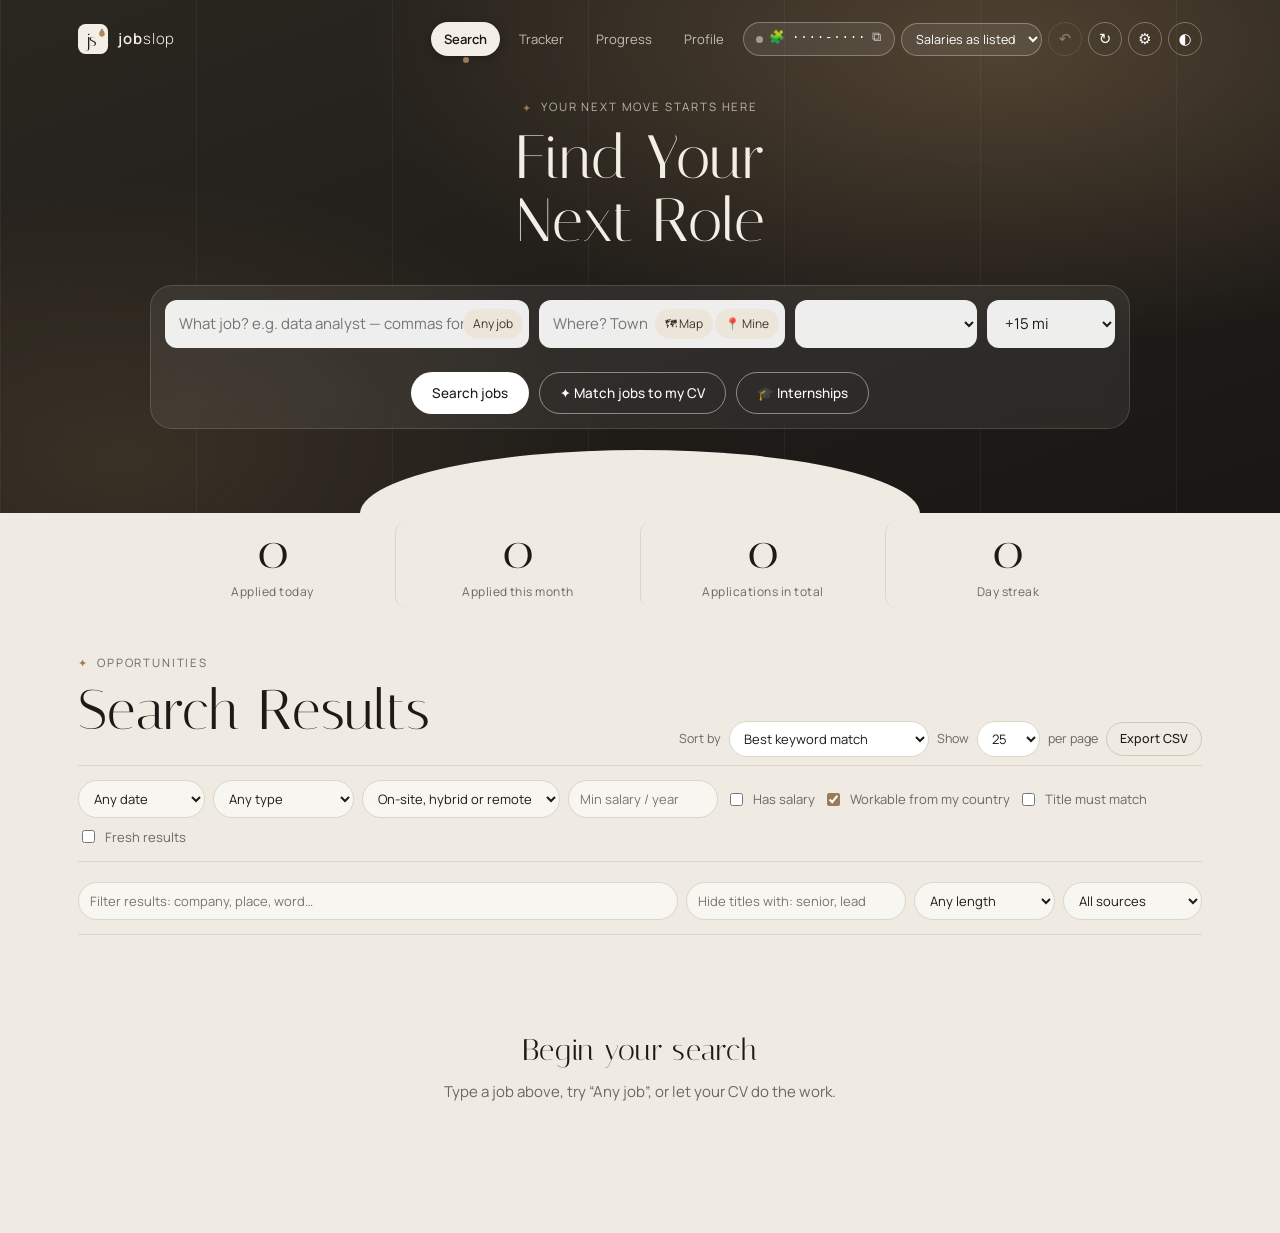
==== ui.html @ f13a62f6 "jobslop 2.3.1 before the plugin restructure Co-Authored-By: Claude Opus 5.5 <noreply@anthropic.com>" ====
<!doctype html>
<html lang="en" data-theme="auto" data-palette="sand"><head>
<meta charset="utf-8"><meta name="viewport" content="width=device-width,initial-scale=1">
<title>jobslop</title>
<link rel="icon" href="data:image/svg+xml,%3Csvg xmlns='http://www.w3.org/2000/svg' viewBox='0 0 64 64'%3E%3Crect width='64' height='64' rx='16' fill='%231d1b18'/%3E%3Ctext x='29' y='46' text-anchor='middle' font-family='Bodoni MT,Didot,serif' font-size='38' fill='%23f4efe6'%3Ejs%3C/text%3E%3Cpath d='M51 9c0 0-6 8-6 12a6 6 0 0 0 12 0c0-4-6-12-6-12z' fill='%23b08a5f'/%3E%3C/svg%3E">
<style>
/* fonts ship with the app, so the look works offline too */
@font-face{font-family:"Italiana";src:url(/static/Italiana-Regular.ttf) format("truetype");font-display:swap}
@font-face{font-family:"Manrope";src:url(/static/Manrope.ttf) format("truetype");font-weight:200 800;font-display:swap}
/* ---------- themes ---------- */
:root{--display:"Italiana","Didot","Bodoni MT","Times New Roman",serif;--body:"Manrope","Segoe UI",system-ui,sans-serif;
  --bg:#efebe3;--surface:#f8f6f1;--surface2:#ffffff;--text:#1d1b18;--muted:#6d675d;--line:#dcd6ca;--line2:#cfc8ba;
  --good:#3f8a5a;--warn:#b0692b;--bad:#b04a3f;--shadow:0 1px 2px rgba(30,25,15,.05),0 8px 30px rgba(30,25,15,.06);
  --hero1:#191714;--hero2:#2a2620;--herotext:#f4efe6;--accent:#9b7b55;--accent-soft:rgba(155,123,85,.14)}
:root[data-palette="sage"]{--accent:#6b8a67;--accent-soft:rgba(107,138,103,.15)}
:root[data-palette="ocean"]{--accent:#3d7096;--accent-soft:rgba(61,112,150,.14)}
:root[data-palette="terracotta"]{--accent:#b4623d;--accent-soft:rgba(180,98,61,.14)}
:root[data-palette="plum"]{--accent:#86608f;--accent-soft:rgba(134,96,143,.15)}
:root[data-palette="graphite"]{--accent:#5d6166;--accent-soft:rgba(93,97,102,.15)}
:root[data-theme="dark"]{--bg:#12110f;--surface:#1a1916;--surface2:#211f1b;--text:#ece7dc;--muted:#a39d91;--line:#2d2a25;--line2:#3a3630;
  --shadow:0 1px 2px rgba(0,0,0,.3),0 10px 30px rgba(0,0,0,.25);--hero1:#0c0b0a;--hero2:#1d1a16}
@media (prefers-color-scheme:dark){:root[data-theme="auto"]{--bg:#12110f;--surface:#1a1916;--surface2:#211f1b;--text:#ece7dc;--muted:#a39d91;--line:#2d2a25;--line2:#3a3630;
  --shadow:0 1px 2px rgba(0,0,0,.3),0 10px 30px rgba(0,0,0,.25);--hero1:#0c0b0a;--hero2:#1d1a16}}
:root[data-theme="dark"]{--accent-soft:color-mix(in srgb,var(--accent) 22%,transparent)}

*{box-sizing:border-box}
[hidden]{display:none!important}     /* hidden always wins, even over buttons' own display style */
html{scroll-behavior:smooth}
body{margin:0;background:var(--bg);color:var(--text);font:400 15px/1.55 var(--body);-webkit-font-smoothing:antialiased}
a{color:inherit}
.wrap{max-width:1180px;margin:0 auto;padding:0 28px}
.serif{font-family:var(--display);font-weight:400;letter-spacing:.01em}
.kicker{font-size:11.5px;letter-spacing:.16em;text-transform:uppercase;color:var(--muted);display:flex;align-items:center;gap:8px}
.kicker::before{content:"✦";font-size:11px;color:var(--accent)}
.muted{color:var(--muted)}
h2.title{font-family:var(--display);font-weight:400;font-size:clamp(34px,4.4vw,56px);line-height:1.02;margin:10px 0 18px;letter-spacing:.005em}

/* ---------- buttons & inputs ---------- */
button{font:inherit;cursor:pointer;border:0;background:none;color:inherit}
.pill{display:inline-flex;align-items:center;gap:7px;border-radius:999px;padding:10px 20px;font-size:13.5px;font-weight:500;transition:.15s;white-space:nowrap;border:1px solid transparent}
.pill.dark{background:var(--text);color:var(--bg)}
.pill.dark:hover{opacity:.88}
.pill.light{background:#fff;color:#1d1b18}
.pill.light:hover{background:#f1ece2}
.pill.line{border-color:var(--line2);color:var(--text)}
.pill.line:hover{border-color:var(--text)}
.pill.ghostw{border-color:rgba(255,255,255,.45);color:#fff}
.pill.ghostw:hover{background:rgba(255,255,255,.1)}
.pill.accent{background:var(--accent);color:#fff}
.pill.sm{padding:6px 13px;font-size:12.5px}
.pill:disabled{opacity:.45;cursor:default}
.iconbtn{width:34px;height:34px;border-radius:50%;display:inline-grid;place-items:center;border:1px solid var(--line2);color:var(--text)}
.iconbtn:hover{border-color:var(--text)}
input[type=text],input[type=email],input[type=tel],input[type=password],input[type=number],input[type=date],select,textarea{
  font:inherit;color:var(--text);background:var(--surface2);border:1px solid var(--line);border-radius:10px;padding:10px 12px;width:100%;outline:none;transition:border-color .15s}
input:focus,select:focus,textarea:focus{border-color:var(--accent)}
textarea{resize:vertical;min-height:70px;line-height:1.5}
label.f{display:flex;flex-direction:column;gap:5px;font-size:12px;color:var(--muted);letter-spacing:.02em}
.check{display:inline-flex;align-items:center;gap:7px;font-size:13px;color:var(--muted);cursor:pointer;user-select:none}
.check input{accent-color:var(--accent);width:15px;height:15px}

/* ---------- hero ---------- */
.hero{position:relative;color:var(--herotext);background:
   radial-gradient(900px 420px at 78% 10%,color-mix(in srgb,var(--accent) 38%,transparent),transparent 70%),
   radial-gradient(700px 400px at 10% 90%,color-mix(in srgb,var(--accent) 20%,transparent),transparent 70%),
   linear-gradient(160deg,var(--hero2),var(--hero1));
  padding-bottom:84px;overflow:hidden}
.hero::before{content:"";position:absolute;inset:0;background:
   repeating-linear-gradient(90deg,rgba(255,255,255,.045) 0 1px,transparent 1px 196px);pointer-events:none}
.hero::after{content:"";position:absolute;left:50%;bottom:-1px;transform:translateX(-50%);width:min(560px,80vw);height:64px;
  background:var(--bg);border-radius:50% 50% 0 0/100% 100% 0 0}
nav.top{position:relative;z-index:10;display:flex;align-items:center;justify-content:space-between;padding:22px 0}
.brand{font-weight:600;letter-spacing:.06em;font-size:15px}
.brand b{font-weight:300}
.navlinks{display:flex;gap:6px;align-items:center;flex-wrap:wrap}
.navlinks button.tab{font-size:13px;padding:7px 13px;border-radius:999px;color:rgba(244,239,230,.75)}
.navlinks button.tab:hover{color:#fff}
.navlinks button.tab{position:relative;transition:background .2s,color .2s}
.navlinks button.tab.on{color:var(--hero1,#1d1b18);background:#f4efe6;font-weight:600;box-shadow:0 2px 10px rgba(0,0,0,.25)}
.navlinks button.tab.on::after{content:"";position:absolute;left:50%;bottom:-7px;width:6px;height:6px;border-radius:50%;background:var(--accent);transform:translateX(-50%)}
/* slim header on every tab except Search */
.hero{transition:padding .25s ease}
.hero.compact{padding-bottom:14px}
.hero.compact .heroinner,.hero.compact::after{display:none}
.hero.compact nav.top{padding:14px 0}
.navlinks .iconbtn{border-color:rgba(255,255,255,.3);color:#fff}
.heroinner{position:relative;z-index:2;text-align:center;padding:38px 0 0}
.hero .kicker{justify-content:center;color:rgba(244,239,230,.7)}
.hero h1{font-family:var(--display);font-weight:400;font-size:clamp(34px,4.8vw,66px);line-height:1.02;margin:10px 0 8px;letter-spacing:.005em}
.heroinner{padding-top:20px!important}
.sortby{display:inline-flex;align-items:center;gap:8px;font-size:12.5px;color:var(--muted);white-space:nowrap}
.sortby select{padding:7px 10px;border-radius:999px;font-size:13px}
.meta .dur{color:var(--accent);font-weight:600}
.implist{margin:10px 0 14px;padding-left:18px;font-size:13.5px;line-height:1.6}
.implist li{margin:4px 0}
.hero .sub{color:rgba(244,239,230,.75);font-size:13px;letter-spacing:.06em}
.hero .cheer{max-width:620px;margin:14px auto 0;font-size:16px;color:rgba(244,239,230,.88);font-weight:300}
.searchbox{margin:34px auto 0;max-width:980px;background:rgba(255,255,255,.07);border:1px solid rgba(255,255,255,.14);backdrop-filter:blur(10px);
  border-radius:22px;padding:14px;display:grid;grid-template-columns:2fr 1.35fr 1fr .7fr;gap:10px;text-align:left}
.searchbox input,.searchbox select{background:rgba(255,255,255,.92);color:#1d1b18;border:0;border-radius:12px;padding:12px 14px}
.searchbox select option{color:#1d1b18}
.sfield{position:relative}
.sfield .inbtn{position:absolute;right:6px;top:50%;transform:translateY(-50%);font-size:12px;padding:6px 10px;border-radius:999px;background:#ece6da;color:#3a342b}
.sfield .inbtn:hover{background:#e0d8c8}
.sfield .inbtn.on{background:var(--accent);color:#fff}
.searchbox:has(#wherehint:not([hidden])) .sourcechips{margin-top:18px}
.wherehint{position:absolute;left:16px;right:16px;top:calc(100% + 4px);font-size:11.5px;color:rgba(255,255,255,.78);white-space:nowrap;overflow:hidden;text-overflow:ellipsis;pointer-events:none}
.searchacts{grid-column:1/-1;display:flex;gap:10px;justify-content:center;flex-wrap:wrap;margin-top:4px}
.sourcechips{grid-column:1/-1;display:flex;flex-wrap:wrap;gap:6px;justify-content:center;font-size:12px}
.chip{display:inline-flex;align-items:center;gap:6px;padding:5px 11px;border-radius:999px;border:1px solid rgba(255,255,255,.22);color:rgba(244,239,230,.85);cursor:pointer;user-select:none}
.chip input{display:none}
.chip.on{background:rgba(255,255,255,.16);border-color:rgba(255,255,255,.4);color:#fff}
.chip.off{opacity:.55}
.chip .dot{width:6px;height:6px;border-radius:50%;background:currentColor;opacity:.5}
.chip.on .dot{background:var(--accent);opacity:1}
.chip.need{border-style:dashed}

/* ---------- stats strip ---------- */
.strip{display:grid;grid-template-columns:repeat(4,1fr);gap:0;margin:8px auto 0;max-width:980px;text-align:center}
.strip>div{padding:6px 10px;border-left:1px solid var(--line)}
.strip>div:first-child{border-left:0}
.strip .n{font-family:var(--display);font-size:clamp(34px,4vw,50px);line-height:1}
.strip .l{font-size:12px;color:var(--muted);margin-top:6px;letter-spacing:.04em}

/* ---------- sections ---------- */
section.view{padding:46px 0 70px;display:none}
section.view.on{display:block}
.head{display:flex;justify-content:space-between;align-items:flex-end;gap:16px;flex-wrap:wrap;margin-bottom:8px}
.filters{display:flex;flex-wrap:wrap;gap:8px;align-items:center;padding:14px 0;border-top:1px solid var(--line);border-bottom:1px solid var(--line);margin-bottom:6px}
.filters select,.filters input{width:auto;padding:8px 11px;font-size:13px;border-radius:999px;background:var(--surface)}
.filters input.grow{flex:1;min-width:170px}
.statusline{font-size:12.5px;color:var(--muted);margin:10px 0 4px;min-height:18px}
.statusline .warn{color:var(--warn)}

/* job rows - numbered list like the reference */
.jobs{list-style:none;margin:0;padding:0}
.jobrow{display:grid;grid-template-columns:54px 1fr auto;gap:6px 18px;padding:20px 4px;border-bottom:1px solid var(--line);align-items:start;transition:background .15s}
.jobrow:hover{background:color-mix(in srgb,var(--surface) 70%,transparent)}
.jobrow .num{font-size:12px;color:var(--muted);padding-top:9px;letter-spacing:.06em}
.jobrow h3{margin:0;font-family:var(--display);font-weight:400;font-size:25px;line-height:1.15;cursor:pointer}
.jobrow h3:hover{color:var(--accent)}
.meta{display:flex;flex-wrap:wrap;gap:4px 16px;font-size:13px;color:var(--muted);margin-top:6px}
.meta b{color:var(--text);font-weight:600}
.sal{color:var(--good);font-weight:600}
.tag{display:inline-block;font-size:11px;letter-spacing:.06em;text-transform:uppercase;padding:2px 9px;border-radius:999px;border:1px solid var(--line2);color:var(--muted)}
.match{display:inline-block;font-size:11.5px;font-weight:600;padding:2px 9px;border-radius:999px;background:var(--accent-soft);color:var(--accent)}
.acts{display:flex;gap:6px;flex-wrap:wrap;justify-content:flex-end;padding-top:4px}
.jobrow details{grid-column:2/-1;font-size:13.5px;color:var(--muted)}
.jobrow summary{cursor:pointer;font-size:12px;letter-spacing:.08em;text-transform:uppercase;width:max-content}
.empty{text-align:center;color:var(--muted);padding:60px 0;font-size:15px}
.empty .serif{font-size:30px;color:var(--text);display:block;margin-bottom:6px}

/* ---------- tracker board ---------- */
.board{display:grid;grid-template-columns:repeat(6,minmax(200px,1fr));gap:12px;overflow-x:auto;padding-bottom:10px}
.col{background:var(--surface);border:1px solid var(--line);border-radius:16px;padding:12px;min-height:240px;transition:.15s}
.col.over{border-color:var(--accent);background:var(--accent-soft)}
.col h4{margin:2px 4px 10px;font-weight:600;font-size:12px;letter-spacing:.12em;text-transform:uppercase;display:flex;justify-content:space-between;color:var(--muted)}
.card{background:var(--surface2);border:1px solid var(--line);border-radius:12px;padding:11px 12px;margin-bottom:9px;cursor:grab;box-shadow:var(--shadow)}
.card:active{cursor:grabbing}
.card .t{font-family:var(--display);font-size:19px;line-height:1.15}
.card .c{font-size:12.5px;color:var(--muted);margin-top:3px}
.card .d{font-size:11.5px;color:var(--muted);margin-top:6px;display:flex;gap:8px;flex-wrap:wrap}
.card .due{color:var(--warn);font-weight:600}
.card .cacts{display:flex;gap:4px;margin-top:8px;flex-wrap:wrap}
.card .cacts button{font-size:11.5px;padding:3px 9px;border-radius:999px;border:1px solid var(--line2)}
.card .cacts button:hover{border-color:var(--text)}

/* ---------- progress ---------- */
.tiles{display:grid;grid-template-columns:repeat(4,1fr);gap:12px}
.tile{background:var(--surface);border:1px solid var(--line);border-radius:18px;padding:18px 20px}
.tile .n{font-family:var(--display);font-size:46px;line-height:1}
.tile .l{font-size:12px;color:var(--muted);letter-spacing:.05em;margin-top:8px}
.tile .s{font-size:12px;color:var(--muted);margin-top:4px}
.panel{background:var(--surface);border:1px solid var(--line);border-radius:18px;padding:20px 22px}
.panel h3{margin:0 0 4px;font-family:var(--display);font-weight:400;font-size:26px}
.grid2{display:grid;grid-template-columns:1.4fr 1fr;gap:12px;margin-top:12px}
.grid3{display:grid;grid-template-columns:repeat(3,1fr);gap:12px;margin-top:12px}
.bars{display:flex;align-items:flex-end;gap:4px;height:160px;margin-top:14px;border-bottom:1px solid var(--line)}
.bars div{flex:1;background:var(--accent);border-radius:4px 4px 0 0;min-height:2px;opacity:.85;position:relative}
.bars div.zero{background:var(--line2);opacity:.6}
.bars div:hover{opacity:1}
.barlabels{display:flex;justify-content:space-between;font-size:11px;color:var(--muted);margin-top:6px}
.funnel .row{display:grid;grid-template-columns:90px 1fr 40px;gap:10px;align-items:center;margin:9px 0;font-size:13px}
.funnel .bar{height:10px;border-radius:99px;background:var(--line)}
.funnel .bar i{display:block;height:100%;border-radius:99px;background:var(--accent)}
.list2 .row{display:flex;justify-content:space-between;padding:8px 0;border-bottom:1px solid var(--line);font-size:13.5px}
.ring{width:120px;height:120px}
.goalbox{display:flex;gap:18px;align-items:center}

/* ---------- profile ---------- */
.pgrid{display:grid;grid-template-columns:repeat(auto-fill,minmax(220px,1fr));gap:12px 16px}
.pgrid .wide{grid-column:1/-1}
.psec{font-size:11.5px;letter-spacing:.16em;text-transform:uppercase;color:var(--muted);margin:22px 0 10px}
.cards{display:grid;gap:12px}
.jobcard{border:1px solid var(--line);border-radius:14px;padding:14px;background:var(--surface2)}
.jobhead{display:flex;justify-content:space-between;align-items:center;gap:8px;margin-bottom:10px}
.jobhead .serif{font-size:21px}
.drop{border:1.5px dashed var(--line2);border-radius:16px;padding:26px;text-align:center;transition:.15s}
.drop.over{border-color:var(--accent);background:var(--accent-soft)}
.linkish{color:var(--accent);text-decoration:underline;cursor:pointer}
code{background:var(--surface2);border:1px solid var(--line);border-radius:6px;padding:1px 6px;font-size:12.5px;word-break:break-all}
.code{font-family:Consolas,monospace;font-size:17px;letter-spacing:3px;color:var(--accent)}
.steps{line-height:2;padding-left:20px;margin:8px 0}

/* ---------- modal, popover, toast ---------- */
.modal{position:fixed;inset:0;background:rgba(10,9,8,.5);display:none;place-items:center;z-index:50;padding:16px}
.modal.open{display:grid}
.modal .box{background:var(--surface);color:var(--text);border-radius:20px;padding:24px;width:min(560px,100%);max-height:88vh;overflow:auto;box-shadow:0 30px 80px rgba(0,0,0,.35)}
.modal .box.wide{width:min(880px,100%);padding:28px 32px}
.modal h3{font-family:var(--display);font-weight:400;font-size:30px;margin:0 0 6px}
.modal .row{display:flex;gap:8px;justify-content:flex-end;flex-wrap:wrap;margin-top:18px}
.pop{position:absolute;right:0;top:44px;background:var(--surface);color:var(--text);border:1px solid var(--line);border-radius:16px;padding:16px;width:270px;box-shadow:0 20px 60px rgba(0,0,0,.25);display:none;z-index:20}
.pop.open{display:block}
.seg{display:grid;grid-template-columns:repeat(3,1fr);border:1px solid var(--line2);border-radius:999px;padding:3px;gap:3px;margin:8px 0 14px}
.seg button{border-radius:999px;padding:6px 0;font-size:12.5px;color:var(--muted)}
.seg button.on{background:var(--text);color:var(--bg)}
.swatches{display:grid;grid-template-columns:repeat(6,1fr);gap:8px;margin-top:8px}
.swatches button{width:30px;height:30px;border-radius:50%;border:2px solid transparent;outline:1px solid var(--line2)}
.swatches button.on{border-color:var(--surface);outline:2px solid var(--text)}
/* ---------- interaction polish: hover, press, focus, tooltips ---------- */
button,[data-href],[data-copy],.chip,.studiorow{cursor:pointer}
.pill,.iconbtn,.navchip,.chip,.tab,.card,.tile,.jobrow,.cacts button{transition:background .15s,border-color .15s,color .15s,transform .12s,box-shadow .2s,opacity .15s}
.pill:active,.iconbtn:active,.navchip:active,.chip:active,.cacts button:active{transform:scale(.96)}
.pill.line:hover{background:var(--surface)}
.pill.accent:hover{filter:brightness(1.08);box-shadow:0 4px 14px color-mix(in srgb,var(--accent) 35%,transparent)}
.pill.dark:hover{box-shadow:0 4px 14px rgba(0,0,0,.18)}
.pill.light:hover{box-shadow:0 4px 18px rgba(0,0,0,.25)}
.iconbtn:hover{background:var(--surface)}
.navlinks .iconbtn:hover{background:rgba(255,255,255,.12)}
.chip:hover{border-color:rgba(255,255,255,.55);color:#fff}
.jobrow{position:relative;border-radius:12px}
.jobrow:hover{background:var(--surface);box-shadow:inset 3px 0 0 var(--accent)}
.jobrow:hover h3{color:var(--accent)}
.jobrow .acts .pill.line,.jobrow .acts .iconbtn{opacity:.8}
.jobrow:hover .acts .pill.line,.jobrow:hover .acts .iconbtn{opacity:1}
.jobrow .acts .pill.on{border-color:var(--accent);color:var(--accent);opacity:1}   /* Saved / Applied: click again to undo */
.jobrow .acts .pill.on:hover{background:var(--surface);text-decoration:line-through}
.copylink.done,.cacts .copylink.done{color:var(--good)!important;border-color:var(--good)!important}
.card:hover{transform:translateY(-2px);box-shadow:0 10px 26px rgba(30,25,15,.12);border-color:var(--line2)}
.tile:hover{transform:translateY(-2px);border-color:var(--accent)}
.strip>div{transition:background .15s;border-radius:12px}
.strip>div:hover{background:var(--surface)}
.navlinks button.tab:not(.on):hover{background:rgba(255,255,255,.08)}
:focus-visible{outline:2px solid var(--accent);outline-offset:2px}
input:focus-visible,select:focus-visible,textarea:focus-visible{outline:none;box-shadow:0 0 0 3px var(--accent-soft)}
/* hover / keyboard-focus labels: one floating label above everything, kept inside the window */
#tip{position:fixed;top:0;left:0;z-index:1000;width:max-content;max-width:min(300px,calc(100vw - 12px));background:var(--text);color:var(--bg);font:500 12px/1.4 var(--body);
  letter-spacing:0;text-transform:none;padding:7px 11px;border-radius:9px;pointer-events:none;box-shadow:0 8px 24px rgba(0,0,0,.28);
  opacity:0;transform:translateY(3px);transition:opacity .12s,transform .12s;white-space:normal;overflow-wrap:anywhere}
#tip.on{opacity:1;transform:none}
/* logo = home */
a.logo{text-decoration:none;color:inherit;border-radius:12px;padding:2px 6px 2px 2px;margin-left:-2px;transition:background .15s}
a.logo:hover{background:rgba(255,255,255,.08)}
a.logo:hover svg{transform:rotate(-6deg)}
a.logo svg{transition:transform .2s}
.iconbtn:disabled{opacity:.35;cursor:default}
.iconbtn:disabled:hover{background:none;border-color:rgba(255,255,255,.3)}
/* getting-started checklist */
.getstarted{margin:0 0 22px;padding:16px 18px}
.gshead{display:flex;justify-content:space-between;align-items:center;gap:10px}
.gshead b{font-size:14px}
.gsbar{height:6px;border-radius:99px;background:var(--line);margin:10px 0 8px;overflow:hidden}
.gsbar i{display:block;height:100%;background:var(--accent);border-radius:99px;transition:width .4s}
.gslist{list-style:none;margin:0;padding:0;display:grid;grid-template-columns:repeat(auto-fill,minmax(210px,1fr));gap:8px}
.gslist li{display:flex;align-items:center;gap:9px;padding:9px 12px;border:1px solid var(--line);border-radius:12px;background:var(--surface2);font-size:13.5px;cursor:pointer;transition:border-color .15s}
.gslist li:hover{border-color:var(--accent)}
.gslist li .ck{width:20px;height:20px;border-radius:50%;border:1.5px solid var(--line2);display:grid;place-items:center;font-size:11px;flex:0 0 auto}
.gslist li.done{color:var(--muted);cursor:default}
.gslist li.done .ck{background:var(--good);border-color:var(--good);color:#fff}
.gslist li.done span:last-child{text-decoration:line-through}
.pager{display:flex;justify-content:space-between;align-items:center;gap:12px;flex-wrap:wrap;padding:18px 4px 0;font-size:13px}
.pagebtns{display:flex;gap:6px;align-items:center;flex-wrap:wrap}
.pagebtns .pill{min-width:36px;justify-content:center}
.pagebtns .pill.on{background:var(--text);color:var(--bg);border-color:var(--text)}
/* update available: a green download icon in the top bar (fills up while downloading, pulses when ready) */
.navlinks .updicon{color:#4cc67f;border-color:rgba(76,198,127,.6);background:rgba(76,198,127,.12);font-weight:700}
.navlinks .updicon:hover{background:rgba(76,198,127,.24)}
.navlinks .updicon.dl{background:conic-gradient(rgba(76,198,127,.55) calc(var(--p,0)*1%),rgba(76,198,127,.1) 0)}
.navlinks .updicon.ready{background:#4cc67f;color:#0f1a12;border-color:#4cc67f;animation:updpulse 1.6s ease-in-out infinite}
@keyframes updpulse{0%,100%{box-shadow:0 0 0 0 rgba(76,198,127,.55)}50%{box-shadow:0 0 0 7px rgba(76,198,127,0)}}
.updpop{width:300px}
.updpop h4{margin:4px 0 2px;font-family:var(--display);font-weight:400;font-size:24px}
.updpop .acts2{display:flex;gap:6px;flex-wrap:wrap;margin-top:12px}
.updprog{height:6px;border-radius:99px;background:var(--line);overflow:hidden;margin-top:6px}
.updprog i{display:block;height:100%;width:0;background:var(--accent);transition:width .3s}
.emptyacts{display:flex;gap:8px;justify-content:center;flex-wrap:wrap;margin-top:16px}
.boardempty{display:flex;justify-content:space-between;align-items:center;gap:12px;flex-wrap:wrap;margin-bottom:14px}
/* offer: thank you + email */
.offerhead{font-size:42px;line-height:1;margin-bottom:6px}
#offermail,#fbmail{font:13px/1.5 Consolas,monospace;min-height:190px}
.kbd{display:inline-block;font:600 11.5px/1 var(--body);padding:3px 7px;border:1px solid var(--line2);border-bottom-width:2px;border-radius:6px;background:var(--surface2);color:var(--text)}
.shortcuts{display:grid;grid-template-columns:auto 1fr;gap:6px 12px;font-size:13px;align-items:center}
.lirow{display:flex;gap:8px;margin-top:6px}
.lirow input{flex:1}
@media (prefers-reduced-motion:reduce){*,*::before,*::after{animation-duration:.01ms!important;animation-iteration-count:1!important;transition-duration:.01ms!important;scroll-behavior:auto!important}}
/* ---------- loading feedback ---------- */
#loadbar{position:fixed;top:0;left:0;right:0;height:3px;z-index:80;overflow:hidden;opacity:0;transition:opacity .2s;pointer-events:none}
#loadbar.on{opacity:1}
#loadbar::before{content:"";position:absolute;top:0;bottom:0;width:40%;background:linear-gradient(90deg,transparent,var(--accent),transparent);animation:slide 1.1s ease-in-out infinite}
@keyframes slide{0%{left:-40%}100%{left:100%}}
#splash{position:fixed;inset:0;z-index:90;display:grid;place-items:center;background:linear-gradient(160deg,var(--hero2),var(--hero1));transition:opacity .45s,visibility .45s}
#splash.gone{opacity:0;visibility:hidden}
#splash .mark{width:92px;height:92px;animation:pulse 1.4s ease-in-out infinite}
#splash .word{color:#f4efe6;font-family:var(--display);font-size:22px;letter-spacing:.08em;margin-top:14px;text-align:center;opacity:.8}
@keyframes pulse{0%,100%{transform:scale(1);opacity:1}50%{transform:scale(.94);opacity:.75}}
.spin{display:inline-block;width:13px;height:13px;border:2px solid currentColor;border-right-color:transparent;border-radius:50%;animation:rot .7s linear infinite;vertical-align:-2px}
@keyframes rot{to{transform:rotate(360deg)}}
.skel{display:grid;grid-template-columns:54px 1fr 220px;gap:18px;padding:22px 4px;border-bottom:1px solid var(--line)}
.skel i{display:block;height:12px;border-radius:6px;background:linear-gradient(90deg,var(--line) 0%,var(--surface2) 50%,var(--line) 100%);background-size:200% 100%;animation:shimmer 1.2s linear infinite}
.skel .big{height:22px;width:55%;margin-bottom:10px}.skel .sm{width:80%}
@keyframes shimmer{0%{background-position:200% 0}100%{background-position:-200% 0}}
.srcstat{display:inline-flex;align-items:center;gap:5px;margin-right:14px}
.srcstat.done{color:var(--text)}
.srcstat .spin{width:10px;height:10px;border-width:1.5px;color:var(--accent)}
.fadein{animation:fade .35s ease both}
@keyframes fade{from{opacity:0;transform:translateY(6px)}to{opacity:1;transform:none}}
button.busy{pointer-events:none;opacity:.8}
/* bin button on tracker cards */
.card{position:relative}
.card .bin{position:absolute;top:8px;right:8px;width:26px;height:26px;border-radius:50%;display:grid;place-items:center;font-size:13px;color:var(--muted);opacity:0;transition:.15s;border:1px solid transparent}
.card:hover .bin{opacity:1}
.card .bin:hover{color:var(--bad);border-color:var(--bad);background:color-mix(in srgb,var(--bad) 10%,transparent)}
.card .t{padding-right:26px}
.card.removing{animation:out .25s ease forwards}
@keyframes out{to{opacity:0;transform:scale(.95)}}
#toast button{margin-left:12px;color:var(--accent);font-weight:700;pointer-events:auto;text-decoration:underline}
#toast.show{pointer-events:auto}
/* nav extras */
.logo{display:flex;align-items:center;gap:10px}
.logo svg{width:30px;height:30px}
.navsel{background:rgba(255,255,255,.08);color:#fff;border:1px solid rgba(255,255,255,.3);border-radius:999px;padding:6px 10px;font-size:12.5px;width:auto}
.navsel option{color:#1d1b18}
/* phone access */
.phonebox{display:flex;gap:16px;align-items:flex-start;flex-wrap:wrap;margin-top:12px;padding:14px;border:1px solid var(--line);border-radius:14px;background:var(--surface2)}
.phoneqr{background:#fff;border-radius:12px;padding:8px;line-height:0}
.phoneqr svg{width:150px;height:150px}
.phone .pc-only{display:none!important}
.phone .jobrow .acts .pill.line[data-href]{display:none}   /* on a phone the title and "Apply" already open the job */
/* ---------- phone layout ---------- */
@media (max-width:640px){
  .wrap{padding:0 14px}
  nav.top{padding:14px 0;gap:8px}
  .brand{display:none}
  .navlinks{flex-wrap:nowrap;overflow-x:auto;max-width:calc(100vw - 70px);scrollbar-width:none;padding-bottom:2px}
  .navlinks::-webkit-scrollbar{display:none}
  .navlinks .navchip,.navlinks .navsel{display:none}
  .navlinks button.tab{padding:7px 10px;flex:0 0 auto}
  .navlinks .iconbtn{flex:0 0 auto}
  .heroinner{padding-top:10px}
  .hero{padding-bottom:70px}
  .hero h1{font-size:32px}
  .hero .cheer{font-size:14px}
  .searchbox{grid-template-columns:1fr;padding:10px;border-radius:18px;margin-top:20px}
  .sourcechips{flex-wrap:nowrap;overflow-x:auto;justify-content:flex-start;padding-bottom:4px;scrollbar-width:none}
  .chip{flex:0 0 auto}
  .strip>div{padding:6px 4px}
  .strip .n{font-size:32px}
  h2.title{font-size:34px}
  .filters select,.filters input{flex:1 1 45%;min-width:0}
  .jobrow{padding:16px 2px}
  .jobrow h3{font-size:21px}
  .acts .pill.sm{padding:7px 12px}
  .modal{padding:8px}
  .modal .box{padding:18px;border-radius:18px;max-height:94vh}
  .modal .box.ob{padding:0}
  #map{height:300px!important}
  .termrow{grid-template-columns:1fr 1fr}
  .termrow input[data-ta]{grid-column:1/-1}
  .tiles{grid-template-columns:1fr 1fr}
  .tile .n{font-size:36px}
}
/* onboarding */
.modal .box.ob{padding:0;width:min(620px,100%);overflow:hidden}
.obhero{display:flex;align-items:center;gap:12px;padding:18px 24px;color:#f4efe6;
  background:radial-gradient(320px 160px at 90% 0%,color-mix(in srgb,var(--accent) 45%,transparent),transparent 70%),linear-gradient(160deg,var(--hero2),var(--hero1))}
.oblogo{width:38px;height:38px}
.obstep{padding:20px 24px 6px;animation:fade .3s ease both}
.obstep h3{font-size:34px;margin:0 0 8px}
.obstep p{line-height:1.6}
.oblist{padding-left:0;list-style:none;margin:12px 0;display:grid;gap:9px}
.oblist li{padding:10px 14px;border:1px solid var(--line);border-radius:12px;background:var(--surface2);font-size:14px;transition:border-color .15s,transform .15s}
.oblist li:hover{border-color:var(--accent);transform:translateX(3px)}
.obfoot{display:flex;justify-content:space-between;align-items:center;gap:10px;padding:16px 24px 20px;border-top:1px solid var(--line);margin-top:12px}
.obdots{display:flex;gap:6px}
.obdots i{width:8px;height:8px;border-radius:50%;background:var(--line2);transition:.2s;cursor:pointer}
.obdots i.on{background:var(--accent);width:22px;border-radius:99px}
/* map */
#map{background:#bcd3e3}
:root[data-theme="dark"] #map{background:#1f3447}
@media (prefers-color-scheme:dark){:root[data-theme="auto"] #map{background:#1f3447}}
/* street map keeps its real colours in dark mode (just a touch dimmer) so places stay easy to read */
#map.darktiles .leaflet-tile-pane{filter:brightness(.92) saturate(.95)}
.leaflet-container{font-family:var(--body)}
.townlabel{background:transparent;border:0;box-shadow:none;color:var(--text);font-size:11.5px;font-weight:600;padding:0;text-shadow:0 0 3px var(--surface),0 0 3px var(--surface)}
.townlabel:before{display:none}
.mappin{width:22px;height:22px;border-radius:50% 50% 50% 0;transform:rotate(-45deg);background:var(--accent);border:3px solid #fff;box-shadow:0 2px 8px rgba(0,0,0,.35);transition:transform .15s}
.mappin:hover{transform:rotate(-45deg) scale(1.15)}
.studiodot{width:22px;height:22px;border-radius:7px;display:grid;place-items:center;background:var(--surface2);border:1.5px solid var(--accent);font-size:12px;box-shadow:0 2px 6px rgba(0,0,0,.25);transition:transform .15s}
.studiodot:hover{transform:scale(1.25)}
.studiodot.indie{background:var(--accent);color:#fff;border-color:#fff;font-weight:700}
.indietag{display:inline-block;font-size:10.5px;font-weight:700;letter-spacing:.04em;padding:1px 7px;border-radius:999px;background:var(--accent-soft);color:var(--accent)}
.studiolist{margin-top:12px;max-height:220px;overflow:auto;border:1px solid var(--line);border-radius:14px}
.studiohead{padding:9px 12px;border-bottom:1px solid var(--line);font-size:13px;position:sticky;top:0;background:var(--surface)}
.studiorow{display:flex;justify-content:space-between;gap:10px;padding:8px 12px;font-size:13px;border-bottom:1px solid var(--line);cursor:pointer;transition:background .15s}
.studiorow:hover{background:var(--accent-soft)}
.navchip{display:inline-flex;align-items:center;gap:6px;background:rgba(255,255,255,.08);color:#fff;border:1px solid rgba(255,255,255,.3);border-radius:999px;padding:6px 12px;font-size:12.5px;font-family:Consolas,monospace;letter-spacing:.06em}
.navchip:hover{background:rgba(255,255,255,.16)}
.extdot{width:7px;height:7px;border-radius:50%;background:#a39d91}
.extdot.on{background:#4cc67f;box-shadow:0 0 0 3px rgba(76,198,127,.25)}
.termrow{display:grid;grid-template-columns:1fr 1.6fr auto auto;gap:8px;align-items:center;margin-bottom:8px}
.termrow input[type=text]{padding:8px 10px;font-size:13px}
.dist{color:var(--accent);font-weight:600}
.conv{font-size:10.5px;color:var(--muted);font-weight:400;margin-left:3px}
#toast{position:fixed;left:50%;bottom:22px;transform:translateX(-50%) translateY(20px);background:var(--text);color:var(--bg);padding:11px 18px;border-radius:999px;font-size:13.5px;opacity:0;transition:.25s;pointer-events:none;z-index:60;max-width:90vw}
#toast.show{opacity:1;transform:translateX(-50%) translateY(0)}

@media (max-width:900px){
  .searchbox{grid-template-columns:1fr 1fr}.strip,.tiles{grid-template-columns:repeat(2,1fr)}
  .strip>div:nth-child(3){border-left:0}.grid2,.grid3{grid-template-columns:1fr}
  .jobrow{grid-template-columns:1fr}.jobrow .num{display:none}.acts{justify-content:flex-start}.jobrow details{grid-column:1}
}
@media (max-width:560px){.wrap{padding:0 16px}.searchbox{grid-template-columns:1fr}}
</style></head>
<body>
<div id="loadbar"></div>
<div id="splash"><div>
  <svg viewBox="0 0 64 64" class="mark"><rect width="64" height="64" rx="16" fill="#f4efe6"/><text x="29" y="46" text-anchor="middle" font-family="Italiana,'Bodoni MT',Didot,serif" font-size="38" fill="#1d1b18">js</text><path d="M51 9c0 0-6 8-6 12a6 6 0 0 0 12 0c0-4-6-12-6-12z" fill="#b08a5f"/></svg>
  <div class="word">jobslop</div>
</div></div>

<!-- ======================= HERO ======================= -->
<header class="hero">
  <div class="wrap">
    <nav class="top">
      <a class="logo" id="home" href="#" aria-label="jobslop — go to Search" data-tip="Back to Search"><svg viewBox="0 0 64 64" aria-hidden="true"><rect width="64" height="64" rx="16" fill="#f4efe6"/><text x="29" y="46" text-anchor="middle" font-family="Italiana,'Bodoni MT',Didot,serif" font-size="38" fill="#1d1b18">js</text><path d="M51 9c0 0-6 8-6 12a6 6 0 0 0 12 0c0-4-6-12-6-12z" fill="#b08a5f"/></svg><span class="brand">job<b>slop</b></span></a>
      <div class="navlinks" style="position:relative">
        <button class="tab on" data-tab="search">Search</button>
        <button class="tab" data-tab="tracker">Tracker</button>
        <button class="tab" data-tab="progress">Progress</button>
        <button class="tab" data-tab="profile">Profile</button>
        <button class="navchip" id="extchip" data-tip="Chrome extension code — click to copy"><span class="extdot" id="extdot"></span>🧩 <span id="extchipcode">····-····</span> <span style="opacity:.7">⧉</span></button>
        <select class="navsel cursel" id="currency" title="Show salaries in this currency"></select>
        <button class="iconbtn updicon" id="updicon" aria-label="Update available" aria-haspopup="true" hidden>⬇</button>
        <div class="pop updpop" id="updpop" role="dialog" aria-label="jobslop update"></div>
        <button class="iconbtn" id="undobtn" data-tip="Nothing to undo yet" aria-label="Undo" disabled>↶</button>
        <button class="iconbtn" id="reloadbtn" data-tip="Reload (Ctrl+R)" aria-label="Reload">↻</button>
        <button class="iconbtn" id="gear" data-tip="Settings" aria-label="Settings">⚙</button>
        <button class="iconbtn" id="themebtn" data-tip="Light, dark and colours" aria-label="Light, dark and colours">◐</button>
        <div class="pop" id="themepop">
          <div class="kicker">Appearance</div>
          <div class="seg" id="modeseg"><button data-mode="light">Light</button><button data-mode="auto">Auto</button><button data-mode="dark">Dark</button></div>
          <div class="kicker">Colour scheme</div>
          <div class="swatches" id="swatches"></div>
        </div>
      </div>
    </nav>
    <div class="heroinner">
      <div class="kicker">Your next move starts here</div>
      <h1 id="hello">Find Your<br>Next Role</h1>
      <div class="sub" id="herosub"></div>
      <p class="cheer" id="cheer"></p>
      <form class="searchbox" id="f" autocomplete="off">
        <div class="sfield"><input type="text" id="q" placeholder="What job? e.g. data analyst — commas for several"><button type="button" class="inbtn" id="anybtn" title="Search every job in the area">Any job</button></div>
        <div class="sfield"><input type="text" id="where" placeholder="Where? Town, postcode or address" title="A town, postcode or full address — or leave empty for the whole country" style="padding-right:138px"><div class="wherehint" id="wherehint" hidden></div><button type="button" class="inbtn" id="mapbtn" title="Pick or view the location and radius on a map" style="right:72px">🗺 Map</button><button type="button" class="inbtn" id="locbtn" title="Use the location from your profile">📍 Mine</button></div>
        <select id="country" title="Country"></select>
        <select id="miles" title="Distance"><option value="5">+5 mi</option><option value="10">+10 mi</option><option value="15" selected>+15 mi</option><option value="25">+25 mi</option><option value="50">+50 mi</option><option value="100">+100 mi</option></select>
        <div class="sourcechips" id="srcs"></div>
        <div class="searchacts">
          <button class="pill light" id="go" type="submit">Search jobs</button>
          <button class="pill ghostw" id="matchbtn" type="button" title="Search using your work history and rank by how well jobs fit your CV">✦ Match jobs to my CV</button>
          <button class="pill ghostw" id="internbtn" type="button" title="Internships, placements, graduate schemes and traineeships — for what you typed, or any field">🎓 Internships</button>
        </div>
      </form>
    </div>
  </div>
</header>
<div class="wrap">
  <div class="strip" id="strip">
    <div><div class="n" id="st_today">0</div><div class="l">Applied today</div></div>
    <div><div class="n" id="st_month">0</div><div class="l">Applied this month</div></div>
    <div><div class="n" id="st_total">0</div><div class="l">Applications in total</div></div>
    <div><div class="n" id="st_streak">0</div><div class="l">Day streak</div></div>
  </div>
</div>

<main class="wrap">
<!-- ======================= SEARCH ======================= -->
<section class="view on" id="v-search">
  <div class="panel getstarted" id="getstarted" hidden>
    <div class="gshead"><div><div class="kicker">Getting started</div><b id="gscount"></b></div>
      <button class="iconbtn" id="gsclose" data-tip="Hide this list (it's also in ⚙ Settings)" aria-label="Hide getting started">✕</button></div>
    <div class="gsbar"><i id="gsbar"></i></div>
    <ul class="gslist" id="gslist"></ul>
  </div>
  <div class="head">
    <div><div class="kicker">Opportunities</div><h2 class="title" id="restitle">Search Results</h2></div>
    <div style="display:flex;gap:8px;flex-wrap:wrap;align-items:center">
      <label class="sortby" data-tip="Change the order of the results">Sort by
        <select id="sort">
          <option value="score">Best keyword match</option><option value="cv">Best CV match</option>
          <option value="date">Newest first</option><option value="old">Oldest first</option>
          <option value="salary">Highest salary</option><option value="salary_lo">Lowest salary</option>
          <option value="dist">Nearest first</option>
          <option value="dur_short">Shortest contract first</option><option value="dur_long">Longest / permanent first</option>
          <option value="company">Company A–Z</option><option value="title">Job title A–Z</option>
        </select></label>
      <label class="sortby">Show <select id="perpage" aria-label="Results per page"><option value="25">25</option><option value="50">50</option><option value="100">100</option><option value="0">All</option></select> per page</label>
      <button class="pill line sm" id="csv">Export CSV</button></div>
  </div>
  <div class="filters">
    <select id="posted" title="Posted within"><option value="0">Any date</option><option value="1">Last 24 hours</option><option value="3">Last 3 days</option><option value="7">Last week</option><option value="14">Last 2 weeks</option><option value="30">Last month</option></select>
    <select id="jtype" title="Job type"><option value="">Any type</option><option value="fulltime">Full-time</option><option value="parttime">Part-time</option><option value="contract">Contract / temp</option><option value="internship">Internship</option></select>
    <select id="remote" title="Work mode"><option value="">On-site, hybrid or remote</option><option value="remote">Remote only</option><option value="hybrid">Hybrid</option><option value="onsite">On-site only</option></select>
    <input type="number" id="salmin" placeholder="Min salary / year" min="0" step="1000" style="width:150px" title="Jobs without a salary listed are kept unless you tick 'Has salary'">
    <label class="check"><input type="checkbox" id="hassal"> Has salary</label>
    <label class="check" title="Remote jobs must accept people from your country"><input type="checkbox" id="local" checked> Workable from my country</label>
    <label class="check"><input type="checkbox" id="strict"> Title must match</label>
    <label class="check" title="Search the sites again instead of reusing recent results"><input type="checkbox" id="fresh"> Fresh results</label>
  </div>
  <div class="filters" style="border-top:0">
    <input type="text" class="grow" id="filter" placeholder="Filter results: company, place, word…">
    <input type="text" id="exclude" placeholder="Hide titles with: senior, lead" style="width:220px">
    <select id="durfilter" title="Contract length"><option value="">Any length</option><option value="perm">Permanent only</option><option value="contract">Contracts only</option><option value="short">Up to 6 months</option><option value="mid">6–12 months</option><option value="long">Over 12 months</option></select>
    <select id="srcfilter"><option value="">All sources</option></select>
  </div>
  <div class="statusline" id="status"></div>
  <ul class="jobs" id="list"><li class="empty"><span class="serif">Begin your search</span>Type a job above, try “Any job”, or let your CV do the work.</li></ul>
  <nav class="pager" id="pager" aria-label="Result pages" hidden></nav>
</section>

<!-- ======================= TRACKER ======================= -->
<section class="view" id="v-tracker">
  <div class="head">
    <div><div class="kicker">Application tracker</div><h2 class="title">Your Applications</h2></div>
    <div style="display:flex;gap:8px;flex-wrap:wrap">
      <input type="text" id="tfilter" placeholder="Find…" style="width:200px;border-radius:999px">
      <label class="sortby">Sort by <select id="tsort"><option value="added">Recently added</option><option value="applied">Applied date</option><option value="follow">Follow-up date</option><option value="salary">Highest salary</option><option value="company">Company A–Z</option><option value="title">Job title A–Z</option></select></label>
      <button class="pill dark sm" id="addapp">+ Add application</button>
      <button class="pill line sm" id="tcsv">Export CSV</button>
    </div>
  </div>
  <p class="muted" style="margin:0 0 16px;font-size:13.5px">Drag cards between columns, or use the buttons on each card. Dates are recorded automatically for your stats.</p>
  <div class="panel boardempty" id="boardempty" hidden><div><b>Nothing tracked yet.</b> <span class="muted" style="font-size:13.5px">Press ☆ Save or ✓ Mark applied on any search result and it lands here — or add one you applied to elsewhere.</span></div><button class="pill dark sm" id="gosearch">Find jobs</button></div>
  <div class="board" id="board"></div>
</section>

<!-- ======================= PROGRESS ======================= -->
<section class="view" id="v-progress">
  <div class="head"><div><div class="kicker">Your progress</div><h2 class="title">Momentum</h2></div></div>
  <div class="tiles" id="tiles"></div>
  <div class="grid2">
    <div class="panel"><h3>Applications per day</h3><div class="muted" style="font-size:13px">Last 30 days</div><div class="bars" id="bars"></div><div class="barlabels" id="barlabels"></div></div>
    <div class="panel"><h3>Weekly goal</h3><div class="goalbox" style="margin-top:10px"><svg class="ring" viewBox="0 0 120 120" id="ring"></svg>
      <div><div class="muted" style="font-size:13px">Applications this week</div><div class="serif" style="font-size:40px" id="goaltext">0 / 10</div>
      <label class="f" style="margin-top:8px">Goal per week<input type="number" id="goal" min="1" max="200" value="10" style="width:110px"></label></div></div></div>
  </div>
  <div class="grid3">
    <div class="panel funnel"><h3>Pipeline</h3><div id="funnel"></div></div>
    <div class="panel list2"><h3>Top companies</h3><div id="topco"></div></div>
    <div class="panel list2"><h3>Follow-ups due</h3><div id="followups"></div></div>
  </div>
</section>

<!-- ======================= PROFILE ======================= -->
<section class="view" id="v-profile">
  <div class="head">
    <div><div class="kicker">Your profile</div><h2 class="title">About You</h2></div>
    <div style="display:flex;gap:8px;flex-wrap:wrap">
      <button class="pill dark sm" id="fromcv">📄 Fill from my CV</button>
      <button class="pill line sm" id="fromli" data-tip="Your LinkedIn profile PDF (More → Save to PDF) or LinkedIn data export (.zip)">in Import from LinkedIn</button>
      <input type="file" id="lifile" accept=".pdf,.zip,.csv" hidden>
      <button class="pill line sm" id="clearprof">Clear profile</button>
    </div>
  </div>
  <p class="muted" style="margin:0 0 6px;font-size:13.5px">Used by the Chrome extension to fill applications, and to match jobs to you. Everything stays on this computer and saves automatically. <span id="psaved"></span></p>
  <p id="fromcvmsg" style="font-size:13.5px;color:var(--accent);margin:4px 0 0"></p>
  <div id="pfields"></div>

  <div class="psec">Work history</div>
  <div class="cards" id="jobs"></div>
  <button class="pill line sm" id="addjob" style="margin-top:10px">+ Add a job</button>

  <div class="psec">CV</div>
  <div class="drop" id="drop">
    <div class="serif" style="font-size:24px">Drop your CV here</div>
    <div class="muted" style="font-size:13px;margin-top:4px">or <label class="linkish">choose a file<input type="file" id="cvfile" accept=".pdf,.docx,.doc,.rtf,.txt" hidden></label> · PDF or Word, up to 10 MB · dropping a CV also fills your profile</div>
  </div>
  <div style="display:flex;gap:10px;align-items:center;margin-top:10px"><span id="cvinfo" class="muted" style="font-size:13.5px"></span><button class="pill line sm" id="cvremove" hidden>Remove CV</button></div>

  <div class="psec">Cover letter template</div>
  <p class="muted" style="font-size:13px;margin:-4px 0 8px">These are replaced automatically: {company} {title} {first_name} {full_name}</p>
  <textarea id="cover_letter_template" class="pf" rows="9" placeholder="Dear Hiring Manager,&#10;&#10;I'm excited to apply for the {title} role at {company}…&#10;&#10;Kind regards,&#10;{full_name}"></textarea>

  <div class="psec pc-only">Chrome extension — one-time setup</div>
  <div class="panel pc-only">
    <div style="display:flex;justify-content:space-between;align-items:center;gap:10px;flex-wrap:wrap">
      <div id="extstatus" class="muted" style="font-size:13.5px"></div>
      <button class="pill dark sm" id="extsetup">⚡ Set up for me</button>
    </div>
    <ol class="steps">
      <li>Click <b>⚡ Set up for me</b> — it opens Chrome's extensions page and the extension folder, and copies the folder path for you</li>
      <li>In Chrome, turn on <b>Developer mode</b> (top-right switch)</li>
      <li>Click <b>Load unpacked</b>, paste the path (Ctrl+V) or pick: <code id="extfolder"></code> <button class="pill line sm" id="openext">Open folder</button></li>
      <li>That's it — the extension connects by itself. (If it ever asks, the code is <b id="extcode" class="code"></b> <button class="pill line sm" id="copycode">⧉ Copy</button>)</li>
    </ol>
    <p class="muted" style="font-size:12.5px;margin:0 0 8px">Chrome doesn't allow programs to install extensions silently, so these two clicks in Chrome are needed once.</p>
    <p class="muted" style="font-size:13px;margin:0">Then press <b>⚡ Easy apply</b> on any job: it opens in Chrome and a <b>Fill application</b> button appears. It never submits — you always check and submit yourself.</p>
  </div>
</section>
</main>

<!-- ======================= MODALS ======================= -->
<div class="modal" id="m-keys"><div class="box wide">
  <h3>Settings</h3>
  <div class="psec" style="margin-top:8px">Preferences</div>
  <div class="pgrid">
    <label class="f">Show salaries in<select class="cursel" id="setcurrency"></select></label>
    <label class="f">Distances in<select id="setunit"><option value="mi">Miles</option><option value="km">Kilometres</option></select></label>
  </div>
  <p class="muted" style="font-size:12.5px;margin:6px 0 0" id="ratesnote"></p>
  <div class="pc-only">
    <div class="psec">📱 Phone access</div>
    <p class="muted" style="font-size:12.5px;margin:-4px 0 10px">Use jobslop from your phone on the same Wi-Fi while it runs on this computer. Protected by a PIN, and only reachable on your home network.</p>
    <label class="check"><input type="checkbox" id="phoneon"> Allow my phone to connect</label>
    <div id="phonebox" class="phonebox" hidden>
      <div id="phoneqr" class="phoneqr" data-tip="Scan with your phone's camera"></div>
      <div style="flex:1;min-width:200px">
        <div class="muted" style="font-size:12.5px">On your phone, scan the code or open:</div>
        <div class="code" id="phoneurl" style="font-size:15px;letter-spacing:1px;margin:2px 0 10px"></div>
        <div class="muted" style="font-size:12.5px">PIN</div>
        <div class="code" id="phonepin" style="font-size:28px;letter-spacing:6px"></div>
        <div style="display:flex;gap:8px;flex-wrap:wrap;margin-top:10px">
          <button class="pill line sm" id="phonenewpin" data-tip="Make a new PIN (signs all phones out)">New PIN</button>
          <button class="pill line sm" id="phonesignout">Sign out all phones</button>
        </div>
        <p class="muted" style="font-size:12px;margin:10px 0 0" id="phonenote"></p>
      </div>
    </div>
  </div>
  <div class="psec">Job match terms</div>
  <p class="muted" style="font-size:12.5px;margin:-4px 0 10px">Teach the app what a job can be called. Searching any of the names finds all of them, and “title only” means the word must be in the job <i>title</i> — so “communication” listed as a skill in an advert won't count as a communications job. Also used by “Match jobs to my CV”.</p>
  <div id="mterms"></div>
  <div style="display:flex;gap:8px;margin-top:8px"><button class="pill line sm" id="addterm">+ Add a job term</button></div>
  <div class="pc-only">
  <div class="psec">Job board keys</div>
  <p class="muted" style="font-size:13px;margin:-4px 0 8px">All optional. Keys are stored only on this computer.</p>
  <div class="psec" style="margin-top:12px">Reed (UK), Adzuna (19 countries) & USAJOBS — adds more local jobs</div>
  <label class="f">Reed API key<input type="password" id="reed_key"></label>
  <p class="muted" style="font-size:12.5px;margin:4px 0 10px">Free: <span class="linkish" data-href="https://www.reed.co.uk/developers/jobseeker">reed.co.uk/developers/jobseeker</span></p>
  <div class="pgrid"><label class="f">Adzuna App ID<input type="text" id="adzuna_id"></label><label class="f">Adzuna App Key<input type="password" id="adzuna_key"></label></div>
  <p class="muted" style="font-size:12.5px;margin:4px 0 10px">Free: <span class="linkish" data-href="https://developer.adzuna.com/signup">developer.adzuna.com/signup</span></p>
  <div class="pgrid"><label class="f">USAJOBS API key<input type="password" id="usajobs_key"></label><label class="f">Email you registered with<input type="text" id="usajobs_email"></label></div>
  <p class="muted" style="font-size:12.5px;margin:4px 0 10px">US government jobs. Free: <span class="linkish" data-href="https://developer.usajobs.gov/apirequest/">developer.usajobs.gov/apirequest</span></p>
  <div class="psec">Backup for LinkedIn, Indeed & Glassdoor</div>
  <p class="muted" style="font-size:12.5px;margin:0 0 8px">Indeed and Glassdoor are searched free from this computer. If a site refuses, Apify takes over (free plan: $5 credit a month, each search capped at $0.25).</p>
  <label class="f">Apify API token<input type="password" id="apify_token"></label>
  <p class="muted" style="font-size:12.5px;margin:4px 0 0">Free: <span class="linkish" data-href="https://console.apify.com/sign-up">console.apify.com/sign-up</span> → Settings → API &amp; Integrations</p>
  </div>
  <div class="pc-only">
    <div class="psec">Updates</div>
    <div style="display:flex;gap:10px;align-items:center;flex-wrap:wrap"><span id="updinfo" class="muted" style="font-size:13px;flex:1;min-width:200px"></span><button class="pill line sm" id="updcheck">Check for updates</button></div>
    <label class="check" style="margin-top:8px"><input type="checkbox" id="updoff"> Don't receive any updates</label>
    <p class="muted" style="font-size:12px;margin:4px 0 0 22px">When ticked, jobslop never checks for new versions. Otherwise it asks GitHub twice a day — nothing about you is sent, and nothing is installed unless you press Update.</p>
  </div>
  <div class="psec">Help &amp; feedback</div>
  <div class="shortcuts">
    <span><span class="kbd">Ctrl</span> <span class="kbd">Z</span></span><span>Undo your last change (saving, applying, moving or removing a job, profile imports)</span>
    <span><span class="kbd">/</span></span><span>Jump to the search box</span>
    <span><span class="kbd">Ctrl</span> <span class="kbd">R</span></span><span>Reload the app</span>
    <span><span class="kbd">Esc</span></span><span>Close a window or pop-up</span>
  </div>
  <div style="display:flex;gap:8px;flex-wrap:wrap;margin-top:12px"><button class="pill line sm" id="feedback">✉ Send feedback</button><button class="pill line sm" id="gsshow">Show the getting-started list</button></div>
  <div class="row"><button class="pill line" id="retour" style="margin-right:auto" data-tip="Show the welcome tour again">↺ Take the tour again</button><button class="pill line" data-close>Close</button><button class="pill dark" id="savekeys">Save settings</button></div>
</div></div>

<div class="modal" id="m-clear"><div class="box">
  <h3>Clear your profile?</h3>
  <p class="muted">This removes your details, work history and cover letter so you can start fresh — for example with a new CV. Your saved jobs and tracker are kept.</p>
  <div class="row"><button class="pill line" data-close>Cancel</button><button class="pill line" id="clear1">Clear details, keep CV</button><button class="pill dark" id="clear2">Clear details and CV</button></div>
</div></div>

<div class="modal" id="m-import"><div class="box">
  <h3 id="imptitle">Import from LinkedIn</h3>
  <p class="muted" id="impsub" style="font-size:13.5px"></p>
  <ul class="implist" id="implist"></ul>
  <div class="row"><button class="pill line" data-close>Cancel</button>
    <button class="pill line" id="impreplace" data-tip="Use these details instead of what's in your profile now">Replace my profile</button>
    <button class="pill dark" id="impadd" data-tip="Keep what you have, fill the empty fields and add new jobs">Add to my profile</button></div>
</div></div>

<div class="modal" id="m-lihelp"><div class="box">
  <h3>Import from LinkedIn</h3>
  <p class="muted" style="font-size:13.5px;margin-bottom:4px"><b style="color:var(--text)">Paste your profile link.</b> jobslop opens it in Chrome, where the extension reads your profile — you need to be signed in to LinkedIn there.</p>
  <div class="lirow"><input type="text" id="liurl" placeholder="linkedin.com/in/your-name" autocomplete="off"><button class="pill dark" id="ligo">Import</button></div>
  <p id="listatus" class="muted" style="font-size:13px;min-height:18px;margin:8px 0 0"></p>
  <div class="psec" style="margin-top:14px">Or use a file</div>
  <ol class="oblist" style="counter-reset:none">
    <li><b>Profile PDF (quickest):</b> on LinkedIn open your profile → <b>Resources</b> (or <b>More</b>) → <b>Save to PDF</b>.</li>
    <li><b>Data export (most complete):</b> LinkedIn → <b>Settings → Data privacy → Get a copy of your data</b> → pick Profile, Positions, Education, Skills. LinkedIn emails you a .zip — use that.</li>
  </ol>
  <div class="row"><button class="pill line" data-close>Close</button><button class="pill line" id="lipick">Choose a file…</button></div>
</div></div>

<div class="modal" id="m-add"><div class="box">
  <h3 id="addtitle">Add an application</h3>
  <p class="muted" style="font-size:13.5px" id="addsub">For jobs you applied to outside jobslop.</p>
  <div class="pgrid" style="margin-top:10px">
    <label class="f">Job title<input type="text" id="a_title"></label>
    <label class="f">Company<input type="text" id="a_company"></label>
    <label class="f">Location<input type="text" id="a_location"></label>
    <label class="f">Salary<input type="text" id="a_salary"></label>
    <label class="f">Status<select id="a_status"></select></label>
    <label class="f">Date applied<input type="date" id="a_applied"></label>
    <label class="f">Follow up on<input type="date" id="a_follow"></label>
    <label class="f wide">Link (optional)<input type="text" id="a_url" placeholder="https://"></label>
    <label class="f wide">Notes<textarea id="a_notes" rows="3"></textarea></label>
  </div>
  <div class="row"><button class="pill line" id="a_delete" hidden style="margin-right:auto">Remove</button><button class="pill line" data-close>Cancel</button><button class="pill dark" id="a_save">Save</button></div>
</div></div>

<div class="modal" id="m-map"><div class="box" style="width:min(820px,100%)">
  <h3>Search area</h3>
  <p class="muted" style="font-size:13.5px;margin:0 0 10px">Click the map (or drag the pin) to choose a place, then set how far you'll travel. Town search is built into the app, and the <b>Offline</b> map works with no internet at all.</p>
  <div style="display:flex;gap:8px;margin-bottom:10px;flex-wrap:wrap;align-items:center">
    <input type="text" id="mapq" placeholder="Search a town or city…" style="flex:1;min-width:180px"><button class="pill dark sm" id="mapfind">Find</button>
    <div class="seg" id="mapseg" style="margin:0;width:200px" data-tip="Street map needs internet (free OpenStreetMap). Offline map is built in."><button data-style="street">Street</button><button data-style="offline">Offline</button></div>
    <label class="check" data-tip="Show game studios from Game Dev Map and Wikipedia's indie developer list"><input type="checkbox" id="mapstudios"> 🎮 Game studios</label>
    <select id="studiokind" title="Which studios to show" style="padding:5px 8px;border-radius:999px;font-size:12.5px;width:auto!important;flex:0 0 auto"><option value="all">All studios</option><option value="indie">Indie studios only</option></select>
  </div>
  <div id="map" style="height:400px;border-radius:14px;border:1px solid var(--line);overflow:hidden;background:var(--surface2);display:grid;place-items:center"><span class="muted"><span class="spin"></span> Loading map…</span></div>
  <div style="display:flex;align-items:center;gap:14px;margin-top:12px;flex-wrap:wrap">
    <div style="flex:1;min-width:200px"><div class="serif" style="font-size:22px" id="maplabel">—</div></div>
    <label class="f" style="flex:1;min-width:220px">Radius: <b id="mapradlabel" style="color:var(--text)"></b><input type="range" id="maprad" min="1" max="100" value="15" style="accent-color:var(--accent)"></label>
  </div>
  <div id="studiolist" class="studiolist" hidden></div>
  <div class="row"><button class="pill line" data-close>Cancel</button><button class="pill dark" id="mapuse">Use this area</button></div>
</div></div>

<div class="modal" id="m-offer"><div class="box">
  <div class="offerhead">🥂</div>
  <h3>Congratulations!</h3>
  <p style="margin-top:0">You got an offer for <b id="offerjob"></b>. Thank you for using jobslop — that's brilliant news.</p>
  <p class="muted" style="font-size:13px">Would you share how you got there? It helps make jobslop better for the next person. The email is anonymous — it doesn't mention the job, the company or anything about you, just a few numbers. It opens in your own email app, addressed to <b>jobslop@proton.me</b>, so you can read and change every word before you press send. jobslop itself never sends anything.</p>
  <textarea id="offermail" rows="12" aria-label="Email text"></textarea>
  <div class="row"><button class="pill line" data-close>Not now</button><button class="pill line" id="offercopy">⧉ Copy text</button><button class="pill dark" id="offersend">✉ Open in my email</button></div>
</div></div>

<div class="modal" id="m-whatsnew"><div class="box">
  <h3 id="wntitle">What's new</h3>
  <div id="wnnotes" class="muted" style="font-size:14px;white-space:pre-wrap;line-height:1.6;max-height:50vh;overflow:auto"></div>
  <div class="row"><button class="pill line" data-close>Close</button><button class="pill dark" id="wnupdate">Update now</button></div>
</div></div>

<div class="modal" id="m-feedback"><div class="box">
  <h3>Send feedback</h3>
  <p class="muted" style="font-size:13px">Ideas, bugs, a job you landed — anything helps. This opens an email to <b>jobslop@proton.me</b> in your email app, so you can check it before sending. Thank you for using jobslop!</p>
  <textarea id="fbmail" rows="10" aria-label="Email text"></textarea>
  <div class="row"><button class="pill line" data-close>Cancel</button><button class="pill line" id="fbcopy">⧉ Copy text</button><button class="pill dark" id="fbsend">✉ Open in my email</button></div>
</div></div>

<!-- ======================= ONBOARDING (first run) ======================= -->
<div class="modal" id="m-onboard"><div class="box ob">
  <div class="obhero"><svg viewBox="0 0 64 64" class="oblogo"><rect width="64" height="64" rx="16" fill="#f4efe6"/><text x="29" y="46" text-anchor="middle" font-family="Italiana,'Bodoni MT',Didot,serif" font-size="38" fill="#1d1b18">js</text><path d="M51 9c0 0-6 8-6 12a6 6 0 0 0 12 0c0-4-6-12-6-12z" fill="#b08a5f"/></svg>
    <div class="kicker" style="color:rgba(244,239,230,.7)" id="obkick">Welcome</div></div>

  <section class="obstep" data-step="0">
    <h3>Welcome to jobslop</h3>
    <p>One place to search dozens of job boards, match jobs to your CV, track every application, and fill in application forms for you.</p>
    <ul class="oblist"><li>🔎 <b>Search</b> LinkedIn, Indeed, Glassdoor and many more at once</li><li>✦ <b>Match</b> jobs to your CV and see how well each fits</li><li>📋 <b>Track</b> applications and your progress</li><li>⚡ <b>Easy apply</b> with the Chrome extension filling forms for you</li></ul>
    <p class="muted" style="font-size:12.5px">Takes about a minute, and you can skip any step. Everything stays on this computer — and anything you do can be undone with <span class="kbd">Ctrl</span> <span class="kbd">Z</span>.</p>
  </section>

  <section class="obstep" data-step="1" hidden>
    <h3>Start with your CV</h3>
    <p>Drop your CV here and jobslop fills in your profile — name, contact details, work history, skills and more. You can check and edit it later in <b>Profile</b>.</p>
    <div class="drop" id="obdrop"><div class="serif" style="font-size:22px">Drop your CV here</div>
      <div class="muted" style="font-size:13px;margin-top:4px">or <label class="linkish">choose a file<input type="file" id="obcv" accept=".pdf,.docx,.doc,.rtf,.txt" hidden></label> · PDF or Word</div></div>
    <div class="muted" style="font-size:12.5px;margin-top:12px">No CV to hand? Paste your LinkedIn profile link instead (opens in Chrome; needs the extension):</div>
    <div class="lirow"><input type="text" id="obliurl" placeholder="linkedin.com/in/your-name" autocomplete="off"><button class="pill line sm" id="obligo">Import</button></div>
    <p id="obcvmsg" style="font-size:13.5px;color:var(--accent);min-height:20px;margin:10px 0 0"></p>
  </section>

  <section class="obstep" data-step="2" hidden>
    <h3>Where are you looking?</h3>
    <p>Pick your country and town. You can change these any time with <b>📍 Mine</b> or the <b>🗺 Map</b> next to the search box.</p>
    <div class="pgrid">
      <label class="f">Country<select id="obcountry"></select></label>
      <label class="f">Town or city<input type="text" id="obtown" placeholder="e.g. Birmingham"></label>
      <label class="f">Show salaries in<select class="cursel" id="obcurrency"></select></label>
      <label class="f">Distances in<select id="obunit"><option value="mi">Miles</option><option value="km">Kilometres</option></select></label>
    </div>
  </section>

  <section class="obstep" data-step="3" hidden>
    <h3>Searching</h3>
    <ul class="oblist">
      <li><b>Type a job</b> — use commas for several, e.g. <i>chef, kitchen porter</i></li>
      <li><b>Any job</b> — no keyword, shows everything near you</li>
      <li><b>✦ Match jobs to my CV</b> — searches your job titles and ranks results by fit</li>
      <li><b>Filters</b> — date posted, full/part-time, remote, minimum salary, nearest first</li>
      <li><b>Job boards</b> — tick or untick the chips under the search box; extra boards can be added with free keys in <b>⚙ Settings</b></li>
    </ul>
  </section>

  <section class="obstep" data-step="4" hidden>
    <h3>Apply & keep track</h3>
    <ul class="oblist">
      <li><b>☆ Save</b> or <b>✓ Mark applied</b> on any job — it goes on your <b>Tracker</b> board</li>
      <li><b>Progress</b> shows applications today, this month, your streak and interview rate</li>
      <li>Changed your mind? <b>↶ Undo</b> (top right, or <span class="kbd">Ctrl</span> <span class="kbd">Z</span>) puts back your last change</li>
      <li><b>⚡ Easy apply</b> opens the job in Chrome where the extension fills the form with your profile and CV. It never submits — you always check and submit yourself.</li>
    </ul>
    <div class="panel" style="padding:14px 16px;margin-top:6px"><b>Set up the Chrome extension</b> <span class="muted" style="font-size:13px">(optional, two clicks in Chrome)</span>
      <div style="margin-top:8px;display:flex;gap:8px;flex-wrap:wrap"><button class="pill dark sm" id="obext">⚡ Set it up now</button><span class="muted" style="font-size:12.5px;align-self:center" id="obextnote">or later from <b>Profile</b></span></div></div>
  </section>

  <div class="obfoot">
    <button class="pill line sm" id="obskip">Skip tour</button>
    <div class="obdots" id="obdots"></div>
    <div style="display:flex;gap:8px"><button class="pill line sm" id="obback">Back</button><button class="pill dark sm" id="obnext">Next</button></div>
  </div>
</div></div>

<div id="toast" role="status" aria-live="polite"></div>

<script>
// ============================================================= basics
const $=s=>document.querySelector(s), $$=s=>[...document.querySelectorAll(s)];
const esc=s=>String(s??"").replace(/[&<>"']/g,c=>({"&":"&amp;","<":"&lt;",">":"&gt;",'"':"&quot;","'":"&#39;"}[c]));
const pref=(k,v)=>{try{if(v===undefined)return localStorage.getItem(k);localStorage.setItem(k,v)}catch(e){}};
// every request lights up the loading bar at the top while it's running
let pending=0;const busy=d=>{pending=Math.max(0,pending+d);document.getElementById("loadbar").classList.toggle("on",pending>0)};
const post=(u,b)=>{busy(1);return fetch(u,{method:"POST",headers:{"Content-Type":"application/json"},body:JSON.stringify(b)}).then(r=>r.json()).finally(()=>busy(-1))};
const get=u=>{busy(1);return fetch(u).then(r=>r.json()).finally(()=>busy(-1))};
// buttons show a spinner while their job runs
async function withSpinner(btn,label,fn){const old=btn.innerHTML;btn.classList.add("busy");btn.innerHTML=`<span class="spin"></span> ${label}`;
  try{return await fn()}finally{btn.classList.remove("busy");btn.innerHTML=old}}
// On a phone (phone access), links open on the phone itself; on the computer they open in your browser
const PHONE=!!window.JF_PHONE;
if(PHONE)document.documentElement.classList.add("phone");
const openUrl=u=>PHONE?window.open(u,"_blank","noopener"):post("/api/open",{url:u});
const todayStr=()=>{const d=new Date();return d.getFullYear()+"-"+String(d.getMonth()+1).padStart(2,"0")+"-"+String(d.getDate()).padStart(2,"0")};
const dayStr=d=>d.getFullYear()+"-"+String(d.getMonth()+1).padStart(2,"0")+"-"+String(d.getDate()).padStart(2,"0");
function toast(t,action){const el=$("#toast");el.innerHTML=esc(t)+(action?`<button>${esc(action.label)}</button>`:"");
  if(action)el.querySelector("button").onclick=()=>{el.classList.remove("show");action.fn()};
  el.classList.add("show");clearTimeout(el._t);el._t=setTimeout(()=>el.classList.remove("show"),action?7000:3800)}
// Ctrl+R / F5 reloads the app (the app window doesn't do this by itself)
function reloadApp(){$("#splash").classList.remove("gone");setTimeout(()=>location.reload(),180)}
document.addEventListener("keydown",e=>{if(((e.ctrlKey||e.metaKey)&&e.key.toLowerCase()==="r")||e.key==="F5"){e.preventDefault();reloadApp()}});
// windows open on top of whatever is already open, focus moves into them, and goes back where it was on close
let modalZ=50,lastFocus=null;
function openModal(id){const m=$("#"+id);if(!m.classList.contains("open"))lastFocus=document.activeElement;
  m.style.zIndex=++modalZ;m.classList.add("open");hideTip();
  setTimeout(()=>{const f=m.querySelector("[autofocus],input:not([type=hidden]):not([disabled]),textarea,select,.box button.dark");if(f&&!PHONE)f.focus()},60)}
function closeModals(){const wasOpen=$$(".modal.open").length;$$(".modal").forEach(m=>m.classList.remove("open"));
  if(wasOpen&&lastFocus&&document.contains(lastFocus)){try{lastFocus.focus({preventScroll:true})}catch(e){}}lastFocus=null}
$$(".modal .box").forEach((b,i)=>{b.setAttribute("role","dialog");b.setAttribute("aria-modal","true");const h=b.querySelector("h3");if(h){h.id=h.id||"mt"+i;b.setAttribute("aria-labelledby",h.id)}});
$$("[data-close]").forEach(b=>b.onclick=closeModals);
$$(".modal").forEach(m=>m.addEventListener("click",e=>{if(e.target===m&&m.id!=="m-onboard")closeModals()}));
document.addEventListener("keydown",e=>{if(e.key==="Escape"){hideTip();if($("#m-onboard").classList.contains("open"))finishOnboarding();closeModals();$("#themepop").classList.remove("open");$("#updpop").classList.remove("open")}});
// keyboard: Ctrl+Z undoes your last change (typing in a box keeps its own undo), "/" jumps to the search box
const typing=e=>e.target.closest&&e.target.closest("input,textarea,select,[contenteditable]");
document.addEventListener("keydown",e=>{
  if((e.ctrlKey||e.metaKey)&&!e.shiftKey&&e.key.toLowerCase()==="z"&&!typing(e)){e.preventDefault();undoLast()}
  else if(e.key==="/"&&!typing(e)&&!e.ctrlKey&&!e.metaKey&&!$$(".modal.open").length){e.preventDefault();setTab("search");$("#q").disabled?$("#where").focus():$("#q").focus()}});

// ============================================================= tooltips: one label above everything, never cut off
const tipEl=document.createElement("div");tipEl.id="tip";tipEl.setAttribute("role","tooltip");document.body.appendChild(tipEl);
let tipFor=null,tipHover=null,tipTimer=null;
const tipOf=el=>{if(el.hasAttribute("title")){el.dataset.tip=el.getAttribute("title");el.removeAttribute("title")}return el.dataset.tip};
function showTip(el){const t=tipOf(el);if(!t||!document.contains(el))return;tipFor=el;tipEl.textContent=t;tipEl.classList.add("on");
  const r=el.getBoundingClientRect(),w=tipEl.offsetWidth,h=tipEl.offsetHeight,gap=8;
  let top=r.bottom+gap;if(top+h>innerHeight-6)top=r.top-h-gap;
  const left=Math.max(6,Math.min(innerWidth-w-6,r.left+r.width/2-w/2));
  tipEl.style.top=Math.max(6,top)+"px";tipEl.style.left=left+"px";el.setAttribute("aria-describedby","tip")}
function hideTip(){clearTimeout(tipTimer);tipEl.classList.remove("on");if(tipFor)tipFor.removeAttribute("aria-describedby");tipFor=null}
document.addEventListener("mouseover",e=>{const el=e.target.closest&&e.target.closest("[data-tip],[title]");if(el===tipHover)return;
  tipHover=el;hideTip();if(!el||PHONE||matchMedia("(hover:none)").matches)return;tipOf(el);tipTimer=setTimeout(()=>showTip(el),300)});
document.addEventListener("focusin",e=>{const el=e.target.closest&&e.target.closest("[data-tip],[title]");if(el&&e.target.matches(":focus-visible")){hideTip();showTip(el)}});
document.addEventListener("focusout",()=>{if(!tipHover)hideTip()});
document.addEventListener("mousedown",hideTip);window.addEventListener("scroll",hideTip,true);window.addEventListener("blur",hideTip);

// hover labels for controls that aren't self-explanatory (tick boxes get theirs on the whole label)
const TIPS={
  '.tab[data-tab="search"]':"Find jobs on dozens of job boards at once",
  '.tab[data-tab="tracker"]':"Every job you've saved or applied to, by stage",
  '.tab[data-tab="progress"]':"Your applications, streak, interview rate and weekly goal",
  '.tab[data-tab="profile"]':"Your details, CV and work history — used to fill in applications",
  "#q":"Job titles or skills — separate several with commas",
  "#go":"Search the ticked job boards (Enter works too)",
  "#perpage":"How many results to show on each page",
  "#csv":"Save the results you can see as a spreadsheet",
  "#hassal":"Hide jobs that don't list a salary",
  "#strict":"Only show jobs whose title contains what you searched for",
  "#filter":"Narrow the results — matches title, company, place and description",
  "#exclude":"Hide jobs whose title contains any of these words (comma separated)",
  "#srcfilter":"Only show jobs from one job board",
  "#tfilter":"Find a job on your tracker by title, company, place or notes",
  "#tsort":"Change the order of the cards in each column",
  "#addapp":"Track a job you applied to somewhere else",
  "#tcsv":"Save your whole tracker as a spreadsheet",
  "#goal":"How many applications you aim for each week (Monday to Sunday)",
  "#fromcv":"Read your CV and fill in your details and work history — you choose what to keep",
  "#clearprof":"Start again with an empty profile (you can undo this)",
  "#addjob":"Add a job to your work history by hand",
  "#cvremove":"Delete the CV saved in jobslop (the file on your computer isn't touched)",
  "#extsetup":"Opens Chrome's extensions page and the extension folder, and copies the path for you",
  "#openext":"Show the extension folder in File Explorer",
  "#copycode":"Copy the code, in case the extension asks for it",
  "#addterm":"Teach jobslop another name for a job, e.g. PR = communications",
  "#phoneon":"Use jobslop from your phone on the same Wi-Fi, protected by a PIN",
  "#phonesignout":"Signs out every phone that's connected",
  "#setcurrency":"Convert every salary to one currency so they're easy to compare",
  "#setunit":"Show distances in miles or kilometres",
  "#updcheck":"Ask GitHub now if there's a newer jobslop",
  "#feedback":"Write to jobslop@proton.me from your own email app",
  "#gsshow":"Bring back the getting-started list on the Search page",
  "#savekeys":"Save your job board keys and preferences",
  "#mapuse":"Search around this place with this radius",
  "#maprad":"How far from the pin you're willing to travel",
  "#liurl":"The address of your LinkedIn profile, e.g. linkedin.com/in/your-name",
  "#obliurl":"The address of your LinkedIn profile, e.g. linkedin.com/in/your-name",
};
Object.entries(TIPS).forEach(([sel,tip])=>$$(sel).forEach(el=>{
  const target=el.type==="checkbox"?(el.closest("label")||el):el;
  if(!target.dataset.tip&&!target.title)target.dataset.tip=tip}));
$$("#strip > div").forEach(d=>d.dataset.tip="Open your progress");

// ============================================================= undo (↶ button or Ctrl+Z)
const undoStack=[];
function remember(label,fn){undoStack.push({label,fn});if(undoStack.length>30)undoStack.shift();drawUndo()}
function drawUndo(){const b=$("#undobtn"),top=undoStack[undoStack.length-1];b.disabled=!top;
  b.dataset.tip=top?`Undo ${top.label} (Ctrl+Z)`:"Nothing to undo yet";if(tipFor===b)showTip(b)}
async function undoLast(){const a=undoStack.pop();drawUndo();if(!a)return toast("Nothing to undo");
  try{await a.fn();toast("Undone: "+a.label)}catch(e){toast("Couldn't undo that")}}
const UNDO={label:"Undo",fn:()=>undoLast()};
// any tracker change: the whole tracker is remembered first, so Undo puts it back exactly
async function trackerChange(label,fn){const before=JSON.parse(JSON.stringify(saved));const r=await fn();
  remember(label,async()=>{saved=await post("/api/saved",{action:"set_all",items:before});refreshTracked()});return r}
// profile changes (imports, removing a job, clearing): the profile is remembered first
function profileChange(label){const before=JSON.parse(JSON.stringify(profile));
  remember(label,async()=>{profile=before;await post("/api/profile",{profile});$$(".pf").forEach(el=>el.value=profile[el.id]||"");drawJobs();drawWelcome();drawStarted()})}
document.addEventListener("click",e=>{const a=e.target.closest("[data-href]");if(a){e.preventDefault();openUrl(a.dataset.href)}});
// copy-link buttons (any element with data-copy): copies, flashes a ✓, confirms with a toast
document.addEventListener("click",async e=>{const b=e.target.closest("[data-copy]");if(!b)return;e.preventDefault();e.stopPropagation();
  const ok=await copyText(b.dataset.copy);if(!ok)return toast("Couldn't copy — select the link manually");
  const old=b.innerHTML;b.innerHTML="✓";b.classList.add("done");setTimeout(()=>{b.innerHTML=old;b.classList.remove("done")},1400);toast("Link copied")});

const BIG=["LinkedIn","Indeed","Glassdoor","ZipRecruiter"],LOCAL=["Reed","Adzuna","Jobs2Careers","USAJOBS","Jobindex","Jobbird"],
  SPECIAL=["WorkWithIndies","ArtStation","ICAEW","ACCA"],REMOTE=["Himalayas","Jobicy","Remotive","RemoteOK","Arbeitnow"],
  SOURCES=BIG.concat(LOCAL,SPECIAL,REMOTE);
// boards that only cover one country
const ONLY_IN={Reed:"GB",ZipRecruiter:"GB",Jobs2Careers:"US",USAJOBS:"US",Jobindex:"DK",Jobbird:"NL"};
const KEYS=["reed_key","adzuna_id","adzuna_key","apify_token","usajobs_key","usajobs_email"];
const STAGES=["Saved","Applying","Applied","Interview","Offer","Rejected"];
const APPLIED=["Applied","Interview","Offer","Rejected"];
let results=[],saved=[],profile={},keys={},countries=[],tab="search",anyMode=false,cvMode=false,searching=false;

// ============================================================= theme
const PALETTES={sand:"#9b7b55",sage:"#6b8a67",ocean:"#3d7096",terracotta:"#b4623d",plum:"#86608f",graphite:"#5d6166"};
function applyTheme(){const m=pref("mode")||"auto",p=pref("palette")||"sand";
  document.documentElement.dataset.theme=m;document.documentElement.dataset.palette=p;
  $$("#modeseg button").forEach(b=>b.classList.toggle("on",b.dataset.mode===m));
  $$("#swatches button").forEach(b=>b.classList.toggle("on",b.dataset.p===p));
  drawRing();}
$("#swatches").innerHTML=Object.entries(PALETTES).map(([k,c])=>`<button data-p="${k}" title="${k[0].toUpperCase()+k.slice(1)}" style="background:${c}"></button>`).join("");
// appearance is also saved with the app's settings, so it survives restarts
const savePref=(k,v)=>{pref(k,v);post("/api/prefs",{[k]:v}).catch(()=>{})};
$$("#swatches button").forEach(b=>b.onclick=()=>{savePref("palette",b.dataset.p);applyTheme()});
$$("#modeseg button").forEach(b=>b.onclick=()=>{savePref("mode",b.dataset.mode);applyTheme()});
$("#reloadbtn").onclick=reloadApp;
$("#undobtn").onclick=()=>undoLast();
$("#home").onclick=e=>{e.preventDefault();setTab("search");window.scrollTo({top:0,behavior:"smooth"});setTimeout(()=>{if(!$("#q").disabled)$("#q").focus({preventScroll:true})},250)};
$("#themebtn").onclick=e=>{e.stopPropagation();$("#themepop").classList.toggle("open")};
document.addEventListener("click",e=>{if(!e.target.closest("#themepop")&&e.target.id!=="themebtn")$("#themepop").classList.remove("open")});

// ============================================================= welcome
const CHEERS=["Every application is a step closer — today could be the day.","Your next chapter is out there. Let's go find it.",
 "Small steps every day add up to big moves.","You bring something no one else can. Show them.","Consistency beats luck. You've got this.",
 "The right role is looking for someone exactly like you.","One great application beats ten rushed ones — take your time.",
 "Rejections are redirections. Keep going.","Fresh day, fresh listings, fresh chances.","You're closer than you think.",
 "Back at it — that's what winners do.","Make today count: one more application, one more door.",
 "Your skills are in demand. Let's put them in front of the right people.","Progress, not perfection.",
 "Good things come to those who apply.","Keep showing up — momentum is building.","Bet on yourself today.",
 "The best time to apply was yesterday. The next best time is now."];
function drawWelcome(){
  const name=(profile.first_name||"").trim();
  $("#hello").innerHTML=name?`Welcome back, ${esc(name)}`:"Find Your Next Role";
  const where=[profile.city,(countries.find(c=>c.code===$("#country").value)||{}).name].filter(Boolean).join(" · ");
  $("#herosub").textContent=[where,new Date().toLocaleDateString(undefined,{day:"numeric",month:"long",year:"numeric"})].filter(Boolean).join("  ·  ");
  $("#cheer").textContent=CHEERS[Math.floor(Math.random()*CHEERS.length)];
}

// ============================================================= tabs
const TAB_NAMES={search:"Search",tracker:"Tracker",progress:"Progress",profile:"Profile"};
function setTab(t){const changed=tab!==t;tab=t;$$(".navlinks .tab").forEach(b=>{b.classList.toggle("on",b.dataset.tab===t);b.setAttribute("aria-current",b.dataset.tab===t?"page":"false")});
  $$("section.view").forEach(s=>s.classList.toggle("on",s.id==="v-"+t));
  // only Search needs the big header; other tabs get a slim bar so the page starts right away
  document.querySelector(".hero").classList.toggle("compact",t!=="search");
  $("#strip").style.display=t==="search"||t==="progress"?"":"none";
  document.title=`${TAB_NAMES[t]} · jobslop`;
  if(changed&&t!=="search")window.scrollTo({top:0,behavior:"instant"});
  if(t==="profile")loadProfile();if(t==="tracker")drawBoard();if(t==="progress")drawProgress();if(t==="search"){render();drawStarted()}}
$$(".navlinks .tab").forEach(b=>b.onclick=()=>setTab(b.dataset.tab));
$("#strip").onclick=()=>{setTab("progress");$("#v-progress").scrollIntoView({behavior:"smooth"})};
$("#strip").style.cursor="pointer";

// ============================================================= keys & sources
async function loadKeys(){keys=await get("/api/settings");KEYS.forEach(k=>$("#"+k).placeholder=keys[k]?"saved ("+keys[k]+") — paste to replace":"paste here");drawSources()}
function drawSources(){
  const off=new Set((pref("off")||"").split(",").filter(Boolean)),cc=$("#country").value||"GB",c=countries.find(x=>x.code===cc)||{};
  $("#srcs").innerHTML=SOURCES.map(s=>{
    const na=(ONLY_IN[s]&&ONLY_IN[s]!==cc)||(s==="Adzuna"&&c.adzuna===false);
    if(na)return"";                     // not for this country: hide it
    const need=(s==="Reed"&&!keys.reed_key)||(s==="Adzuna"&&!(keys.adzuna_id&&keys.adzuna_key))||(s==="USAJOBS"&&!(keys.usajobs_key&&keys.usajobs_email));
    const on=!off.has(s)&&!need;
    const note=need?" · needs key":(s==="LinkedIn"&&!keys.apify_token?" · slow":"");
    const tip={ArtStation:"Art, animation & games jobs worldwide",WorkWithIndies:"Indie games studio jobs worldwide",
      ICAEW:"Chartered accountancy jobs (ICAEW)",ACCA:"Accounting & finance jobs (ACCA Careers)",ZipRecruiter:"ZipRecruiter UK",
      Jobindex:"Denmark's biggest job board",Jobbird:"Dutch job board",Jobs2Careers:"Large US job search",USAJOBS:"US government jobs",
      LinkedIn:"Public LinkedIn listings (no login)",Indeed:"Indeed, searched free with JobSpy",Glassdoor:"Glassdoor, searched free with JobSpy"}[s]||"Remote jobs board";
    return `<label class="chip ${on?"on":"off"} ${need?"need":""}" title="${need?"Add a free key in ⚙ Settings":tip}"><input type="checkbox" class="sc" value="${s}" ${on?"checked":""} ${need?"disabled":""}><span class="dot"></span>${s}${note}</label>`}).join("");
  $$(".sc").forEach(c=>c.onchange=()=>{c.closest(".chip").classList.toggle("on",c.checked);c.closest(".chip").classList.toggle("off",!c.checked);
    pref("off",$$(".sc").filter(x=>!x.checked&&!x.disabled).map(x=>x.value).join(","))});
}
$("#gear").onclick=()=>openModal("m-keys");
// "Save settings" saves everything in the Settings window: keys and job match terms
$("#savekeys").onclick=()=>withSpinner($("#savekeys"),"Saving…",async()=>{const b={};KEYS.forEach(k=>{const v=$("#"+k).value.trim();if(v)b[k]=v;$("#"+k).value=""});
  await post("/api/settings",b);
  matchTerms=await post("/api/match_terms",{terms:matchTerms.filter(t=>(t.name||"").trim())});drawTerms();
  await loadKeys();closeModals();render();toast("Settings saved")});
$("#srcfilter").innerHTML+=SOURCES.map(s=>`<option>${s}</option>`).join("");

// ============================================================= search form
async function loadCountries(){countries=await get("/api/countries");
  $("#country").innerHTML=countries.map(c=>`<option value="${c.code}">${esc(c.name)}</option>`).join("");
  $("#country").value=pref("country")||"GB";}
$("#country").onchange=()=>{setCountry($("#country").value)};
$("#anybtn").onclick=()=>{anyMode=!anyMode;$("#anybtn").classList.toggle("on",anyMode);
  $("#q").disabled=anyMode;$("#q").placeholder=anyMode?"Any job — showing everything nearby":"What job? e.g. data analyst — commas for several"};
// ---- country helpers
const COUNTRY_ALIAS={uk:"GB","u.k.":"GB",britain:"GB","great britain":"GB",england:"GB",scotland:"GB",wales:"GB","northern ireland":"GB",
  usa:"US",us:"US","u.s.":"US",america:"US","united states of america":"US",deutschland:"DE",holland:"NL","the netherlands":"NL",uae:"AE"};
function countryFromText(t){const s=(t||"").trim().toLowerCase();if(!s)return null;
  return countries.find(c=>c.name.toLowerCase()===s||c.code.toLowerCase()===s||COUNTRY_ALIAS[s]===c.code)||null}
function setCountry(code){if(!countries.some(c=>c.code===code))return false;$("#country").value=code;pref("country",code);drawSources();drawWelcome();setCurrency(currency,true);return true}

// ---- "Where?" takes a town, postcode or full address; the app works out the town, postcode and country
let whereLoc=null;
async function readWhere(){
  const w=$("#where").value.trim();
  if(!w){whereLoc=null;showWhere();return null}
  try{whereLoc=await get("/api/place?"+new URLSearchParams({q:w,country:$("#country").value}))}catch(e){whereLoc=null}
  showWhere();return whereLoc}
function showWhere(){
  const h=$("#wherehint"),w=$("#where").value.trim().toLowerCase(),l=whereLoc;
  if(!w||!l||!l.town){h.hidden=true;return}
  h.textContent=l.found?`📍 Searching around ${l.label}`:`📍 “${l.town}” isn't in the offline town list — boards will be asked for it as typed`;
  h.hidden=l.found&&l.town.toLowerCase()===w&&!l.postcode}          // plain town: nothing to explain
function followWhereCountry(l){
  if(l&&l.explicit_country&&l.country_code&&l.country_code!==$("#country").value){
    if(setCountry(l.country_code))toast(`Country switched to ${$("#country").selectedOptions[0].text} to match “${$("#where").value.trim()}”`)}}
$("#where").addEventListener("change",async()=>followWhereCountry(await readWhere()));
$("#where").addEventListener("input",()=>{$("#wherehint").hidden=true});

// ---- 📍 Mine: the whole profile address (street, town, postcode, country) -> town + postcode + country
$("#locbtn").onclick=()=>withSpinner($("#locbtn"),"",async()=>{
  profile=(await get("/api/profile")).profile||{};
  const addr=[profile.address1,profile.address2,profile.city,profile.county,profile.postcode].map(x=>(x||"").trim()).filter(Boolean);
  if(!addr.length&&!profile.country){toast("Add your address or town in Profile first");setTab("profile");return}
  let hit=countryFromText(profile.country);
  const l=addr.length?await get("/api/place?"+new URLSearchParams({q:[...addr,profile.country].filter(Boolean).join(", "),country:hit?hit.code:$("#country").value})):null;
  if(l&&l.found){
    $("#where").value=[l.town,l.postcode].filter(Boolean).join(", ");
    hit=countries.find(c=>c.code===l.country_code)||hit;
  }else{
    $("#where").value=profile.city||"";
    if(!hit&&profile.city){const g=await get("/api/geocode?q="+encodeURIComponent([profile.city,profile.country].filter(Boolean).join(", ")));
      if(!g.error)hit=countries.find(c=>c.code===g.country_code)||null}
  }
  if(hit)setCountry(hit.code);
  await readWhere();
  toast(`Location set to ${l&&l.found?l.label:[profile.city,hit?hit.name:profile.country].filter(Boolean).join(", ")}`)});

// ---- distance units
const UNIT_OPTS={mi:[5,10,15,25,50,100],km:[5,10,25,40,80,150]};
const unit=()=>pref("unit")||"mi";
const toMiles=(n,u)=>u==="km"?n/1.609:n, fromMiles=(m,u)=>u==="km"?m*1.609:m;
function drawMiles(keepMiles){const u=unit(),cur=keepMiles||+$("#miles").value||15;
  let best=UNIT_OPTS[u][0];UNIT_OPTS[u].forEach(v=>{if(Math.abs(toMiles(v,u)-cur)<Math.abs(toMiles(best,u)-cur))best=v});
  $("#miles").innerHTML=UNIT_OPTS[u].map(v=>`<option value="${Math.max(1,Math.round(toMiles(v,u)))}" ${v===best?"selected":""}>+${v} ${u}</option>`).join("");
  $("#setunit").value=u;}
$("#setunit").onchange=()=>{savePref("unit",$("#setunit").value);drawMiles();render();toast(`Distances now in ${unit()==="km"?"kilometres":"miles"}`)};

// ---- map picker (Leaflet + OpenStreetMap, loaded the first time it's opened)
let map=null,mapPin=null,mapCircle=null,mapPlace=null;
function loadLeaflet(){return new Promise((ok,fail)=>{if(window.L)return ok();
  const css=document.createElement("link");css.rel="stylesheet";css.href="/static/leaflet.css";document.head.appendChild(css);
  const js=document.createElement("script");js.src="/static/leaflet.js";js.onload=ok;js.onerror=()=>fail(new Error("Couldn't load the map"));document.head.appendChild(js)})}
const isDark=()=>document.documentElement.dataset.theme==="dark"||(document.documentElement.dataset.theme==="auto"&&matchMedia("(prefers-color-scheme: dark)").matches);
function drawMapRadius(){const u=unit(),v=+$("#maprad").value;$("#mapradlabel").textContent=`${v} ${u}`;
  if(mapCircle)mapCircle.setRadius(toMiles(v,u)*1609.34)}
function setMapPlace(p,fly){mapPlace=p;$("#maplabel").textContent=p.label||`${p.lat.toFixed(3)}, ${p.lon.toFixed(3)}`;
  const ll=[p.lat,p.lon];mapPin.setLatLng(ll);mapCircle.setLatLng(ll);if(fly)map.fitBounds(mapCircle.getBounds(),{padding:[30,30]})}
async function pickAt(lat,lon){$("#maplabel").innerHTML='<span class="spin"></span>';
  const r=await get(`/api/reverse?lat=${lat}&lon=${lon}`);setMapPlace(r.error?{lat,lon,label:"",town:"",country_code:""}:{...r,lat,lon},false);
  if(r.error)toast(r.error);drawStudios()}
// Two map styles: the free OpenStreetMap street map (online), and a built-in offline map
// (country outlines + 70,000 towns that ship with the app). The offline map is always underneath,
// so the map still works with no internet; it switches over by itself if street tiles can't load.
let mapStyle=pref("mapstyle")||"street",worldLayer=null,townLayer=null,studioLayer=null,tileErrors=0,tileLoads=0;
const accentColor=()=>getComputedStyle(document.documentElement).getPropertyValue("--accent").trim();
async function addOfflineBase(){
  if(worldLayer)return;
  const world=await get("/static/world.json");
  // the offline outlines sit in their own layer BELOW the street map, so street tiles are never covered
  if(!map.getPane("offlineBase")){map.createPane("offlineBase");map.getPane("offlineBase").style.zIndex=150}
  worldLayer=L.geoJSON(world,{pane:"offlineBase",interactive:false,style:()=>({color:isDark()?"#8a8170":"#a69c8a",weight:1,fillColor:isDark()?"#3d3a33":"#f6f2ea",fillOpacity:1})}).addTo(map);
  townLayer=L.layerGroup().addTo(map);
  map.on("moveend",drawTowns);
}
async function drawTowns(){
  if(!townLayer)return;
  if(mapStyle!=="offline"){townLayer.clearLayers();return}
  const b=map.getBounds(),z=map.getZoom(),limit=z<5?12:z<7?30:z<9?60:120;
  const towns=await get(`/api/towns?s=${b.getSouth()}&w=${b.getWest()}&n=${b.getNorth()}&e=${b.getEast()}&limit=${limit}`);
  townLayer.clearLayers();
  towns.forEach((t,i)=>{const m=L.circleMarker([t.lat,t.lon],{radius:i<8?3.5:2.5,color:isDark()?"#ece7dc":"#3a342b",weight:0,fillOpacity:.8,interactive:false}).addTo(townLayer);
    if(i<(z<6?10:z<8?25:45))m.bindTooltip(t.n,{permanent:true,direction:"right",className:"townlabel",offset:[4,0]})});
}
function setMapStyle(style,quiet){
  mapStyle=style;pref("mapstyle",style);$$("#mapseg button").forEach(b=>b.classList.toggle("on",b.dataset.style===style));
  document.getElementById("map").classList.toggle("darktiles",isDark());
  if(map._tiles){map.removeLayer(map._tiles);map._tiles=null}
  if(style==="street"){
    tileErrors=0;tileLoads=0;
    map._tiles=L.tileLayer("https://tile.openstreetmap.org/{z}/{x}/{y}.png",{maxZoom:19,attribution:'&copy; <a href="https://www.openstreetmap.org/copyright">OpenStreetMap</a> contributors'}).addTo(map);
    map._tiles.on("tileload",()=>tileLoads++);
    map._tiles.on("tileerror",()=>{tileErrors++;if(tileErrors>=4&&tileLoads===0&&mapStyle==="street"){setMapStyle("offline",true);toast("No internet for street maps — showing the built-in offline map")}});
  }
  drawTowns();
  if(!quiet&&style==="offline")toast("Offline map: country outlines and 70,000 towns built into the app");
}
async function drawStudios(){
  if(!studioLayer)studioLayer=L.layerGroup().addTo(map);
  studioLayer.clearLayers();
  if(!$("#mapstudios").checked||!mapPlace){$("#studiolist").innerHTML="";$("#studiolist").hidden=true;return}
  const km=toMiles(+$("#maprad").value,unit())*1.609;
  $("#studiolist").hidden=false;$("#studiolist").innerHTML='<div class="muted" style="padding:8px"><span class="spin"></span> Finding game studios…</div>';
  const kind=$("#studiokind").value;
  const r=await get(`/api/studios?lat=${mapPlace.lat}&lon=${mapPlace.lon}&km=${km}&kind=${kind}`);
  const icon=L.divIcon({className:"",html:'<div class="studiodot">🎮</div>',iconSize:[22,22],iconAnchor:[11,11]});
  const indieIcon=L.divIcon({className:"",html:'<div class="studiodot indie">✦</div>',iconSize:[22,22],iconAnchor:[11,11]});
  r.studios.forEach(s=>L.marker([s.lat+(Math.random()-.5)*.01,s.lon+(Math.random()-.5)*.01],{icon:s.indie?indieIcon:icon}).addTo(studioLayer)
    .bindPopup(`<b>${esc(s.name)}</b>${s.indie?' <span class="indietag">Indie</span>':""}<br>${esc(s.type)} · ${esc(s.city)}<br><a href="#" data-href="${esc(s.url)}">${s.source==="Wikipedia"?"Read about them ↗":"Visit website ↗"}</a>`));
  const indieN=r.studios.filter(s=>s.indie).length;
  $("#studiolist").innerHTML=`<div class="studiohead"><b>${r.studios.length} ${kind==="indie"?"indie ":""}game studio${r.studios.length===1?"":"s"}</b> within ${$("#maprad").value} ${unit()}${kind==="all"&&indieN?` <span class="indietag">${indieN} indie</span>`:""} <span class="muted">· Game Dev Map + Wikipedia</span></div>`+
    (r.studios.length?r.studios.slice(0,120).map(s=>`<div class="studiorow" data-href="${esc(s.url)}" title="Open ${esc(s.name)}"><span><b>${esc(s.name)}</b>${s.indie?' <span class="indietag">Indie</span>':""} <span class="muted">${esc(s.type)}</span></span><span class="muted">${esc(s.city)} · ${fmtDist(s.dist_km).replace(" away","")}</span></div>`).join("")
      :`<div class="muted" style="padding:8px">No ${kind==="indie"?"indie ":""}studios listed in this area — try a bigger radius${kind==="indie"?" or All studios":""}.</div>`);
}
$("#mapbtn").onclick=async()=>{
  openModal("m-map");const u=unit();$("#maprad").max=u==="km"?160:100;$("#maprad").value=Math.round(fromMiles(+$("#miles").value||15,u));drawMapRadius();
  try{await loadLeaflet()}catch(e){$("#map").innerHTML=`<span class="muted">${esc(e.message)}</span>`;return}
  const cname=(countries.find(c=>c.code===$("#country").value)||{}).name||"";
  const q=[$("#where").value.trim(),cname].filter(Boolean).join(", ")||cname;
  const start=await get("/api/geocode?q="+encodeURIComponent(q));
  const p=start.error?{lat:52.5,lon:-1.9,label:"",town:"",country_code:""}:start;
  if(!map){$("#map").innerHTML="";$("#map").style.display="block";
    map=L.map("map",{zoomControl:true,worldCopyJump:true}).setView([p.lat,p.lon],9);
    const pinIcon=L.divIcon({className:"",html:'<div class="mappin"></div>',iconSize:[22,22],iconAnchor:[11,22]});
    mapPin=L.marker([p.lat,p.lon],{draggable:true,icon:pinIcon}).addTo(map);
    mapCircle=L.circle([p.lat,p.lon],{radius:1000,color:accentColor(),weight:2,fillOpacity:.12}).addTo(map);
    map.on("click",e=>pickAt(e.latlng.lat,e.latlng.lng));
    mapPin.on("dragend",()=>{const ll=mapPin.getLatLng();pickAt(ll.lat,ll.lng)});
    await addOfflineBase();}
  mapCircle.setStyle({color:accentColor()});
  setMapStyle(mapStyle,true);
  setTimeout(()=>{map.invalidateSize();drawMapRadius();setMapPlace(p,true);drawStudios()},120);
};
$$("#mapseg button").forEach(b=>b.onclick=()=>setMapStyle(b.dataset.style));
$("#mapstudios").onchange=()=>{pref("mapstudios",$("#mapstudios").checked?"1":"");drawStudios()};
$("#mapstudios").checked=pref("mapstudios")==="1";
$("#studiokind").value=pref("studiokind")||"all";
$("#studiokind").onchange=()=>{pref("studiokind",$("#studiokind").value);if(!$("#mapstudios").checked){$("#mapstudios").checked=true;pref("mapstudios","1")}drawStudios()};
$("#maprad").addEventListener("input",()=>{drawMapRadius()});
$("#maprad").addEventListener("change",()=>{if(mapCircle)map.fitBounds(mapCircle.getBounds(),{padding:[30,30]});drawStudios()});
$("#mapfind").onclick=()=>withSpinner($("#mapfind"),"",async()=>{const q=$("#mapq").value.trim();if(!q)return;
  const r=await get("/api/geocode?q="+encodeURIComponent(q));if(r.error)return toast(r.error);setMapPlace(r,true);drawStudios()});
$("#mapq").addEventListener("keydown",e=>{if(e.key==="Enter"){e.preventDefault();$("#mapfind").click()}});
$("#mapuse").onclick=()=>{
  if(!mapPlace)return closeModals();
  $("#where").value=mapPlace.town||$("#where").value;
  if(mapPlace.country_code&&!setCountry(mapPlace.country_code))toast(`${mapPlace.country} isn't in the country list — keeping ${$("#country").selectedOptions[0].text}`);
  const u=unit(),miles=Math.max(1,Math.round(toMiles(+$("#maprad").value,u)));
  if(![...$("#miles").options].some(o=>+o.value===miles))$("#miles").insertAdjacentHTML("beforeend",`<option value="${miles}">+${$("#maprad").value} ${u}</option>`);
  $("#miles").value=String(miles);closeModals();
  toast(`Searching around ${mapPlace.label||"the chosen spot"} (+${$("#maprad").value} ${u})`)};
["q","where","miles","exclude"].forEach(id=>{const v=pref("f_"+id);if(v!==null&&v!==undefined)$("#"+id).value=v});
["posted","jtype","remote","salmin","sort"].forEach(id=>{const v=pref("f_"+id);if(v)$("#"+id).value=v});
setTimeout(()=>{if($("#where").value.trim())readWhere()},400);

let internMode=false;                                   // set by the 🎓 Internships button for one search
$("#f").onsubmit=e=>{e.preventDefault();cvMode=false;internMode=false;runSearch()};
$("#matchbtn").onclick=async()=>{
  profile=(await get("/api/profile")).profile||{};
  const titles=cvTitles();
  if(!titles.length&&!(profile.skills||"").trim()){toast("Add your work history or CV in Profile first");setTab("profile");return}
  if(anyMode)$("#anybtn").click();
  $("#q").value=titles.length?titles.join(", "):(profile.skills||"").split(",").slice(0,2).join(",");
  if(!$("#where").value&&profile.city)$("#locbtn").click();
  cvMode=true;$("#sort").value="cv";runSearch();
};

async function runSearch(){
  const q=$("#q").value.trim();if(!q&&!anyMode){toast("Type a job, or switch on “Any job”");return}
  ["q","where","miles","exclude"].forEach(id=>pref("f_"+id,$("#"+id).value));
  ["posted","jtype","remote","salmin","sort"].forEach(id=>pref("f_"+id,$("#"+id).value));
  const srcs=$$(".sc:checked").map(c=>c.value);if(!srcs.length){toast("Pick at least one source");return}
  if(!profile.first_name&&!profile.skills){try{profile=(await get("/api/profile")).profile||{}}catch(e){}}
  followWhereCountry(await readWhere());
  setTab("search");$("#v-search").scrollIntoView({behavior:"smooth"});
  searching=true;$("#go").classList.add("busy");$("#go").innerHTML='<span class="spin"></span> Searching…';
  $("#matchbtn").disabled=true;results=[];page=1;render();
  $("#restitle").textContent=cvMode?"Matched to Your CV":anyMode?"Every Job Nearby":"Search Results";
  const st={};srcs.forEach(s=>st[s]=null);
  const drawStatus=()=>{const left=srcs.filter(s=>st[s]===null).length;
    $("#status").innerHTML=srcs.map(s=>st[s]===null?`<span class="srcstat"><span class="spin"></span>${s}</span>`:`<span class="srcstat done">${s}: ${st[s]}</span>`).join("")+
      (left?`<span class="muted"> — waiting for ${left} site${left>1?"s":""}…</span>`:`<span class="muted"> — done, ${results.length} jobs</span>`)};drawStatus();
  // only "what" and "where" go to the job boards; the filters below the results just hide jobs (see visible())
  const base={q,where:$("#where").value.trim(),miles:$("#miles").value,country:$("#country").value,
    fresh:$("#fresh").checked?1:0,any:anyMode?1:0,intern:internMode?1:0};
  const keyOf=j=>(j.title+"|"+j.company).toLowerCase().replace(/[^a-z0-9|]/g,"");
  await Promise.all(srcs.map(async s=>{
    try{const r=await get("/api/search?"+new URLSearchParams({...base,sources:s}));const v=r.status[s]||{found:0};
      const have=new Map(results.map(j=>[keyOf(j),j]));r.results.forEach(j=>{const k=keyOf(j),o=have.get(k);if(!o||o.score<j.score)have.set(k,j)});
      results=[...have.values()];
      st[s]=v.error&&!v.found?`<span class="warn">${esc(v.error)}</span>`:`${v.found}${v.cached?" (saved)":""}`;
    }catch(err){st[s]=`<span class="warn">failed</span>`}
    drawStatus();render();}));
  searching=false;$("#fresh").checked=false;$("#go").classList.remove("busy");$("#go").textContent="Search jobs";$("#matchbtn").disabled=false;
  drawStatus();render();toast(results.length?`Found ${results.length} jobs`:"No jobs found — try a wider area or fewer filters");
  pref("searches_"+todayStr(),String(+(pref("searches_"+todayStr())||0)+1));savePref("searched","1");drawStarted();
}

// ============================================================= CV matching
const STOP=new Set("a an the and or of for in to with at on by senior junior lead principal head intern internship contract trainee graduate associate assistant i ii iii".split(" "));
const words=s=>(s||"").toLowerCase().split(/[^a-z0-9+#.]+/).filter(w=>w&&w.length>1&&!STOP.has(w));
function cvTitles(){
  const ts=(profile.jobs||[]).map(j=>j.title).concat(profile.current_title||[]).filter(Boolean);
  const seen=new Set(),out=[];
  for(const t of ts){const core=words(t).join(" ");if(core&&!seen.has(core)){seen.add(core);out.push(t.replace(/\b(intern|internship|contract|trainee)\b/ig,"").replace(/\s+/g," ").trim())}}
  return out.slice(0,3);
}
function cvTerms(){
  const skills=(profile.skills||"").split(/[,;\n]/).map(s=>s.trim().toLowerCase()).filter(s=>s.length>1).slice(0,40);
  const titles=cvTitles();
  const tw=new Set(titles.flatMap(words)),phrases=titles.map(t=>words(t).join(" ")).filter(p=>p.includes(" "));   // single words like "programmer" are too vague
  // your job match terms: a CV title that matches a term brings in all its other names
  for(const g of matchTerms){const names=[g.name].concat(g.aliases||[]).filter(Boolean);
    if(titles.some(t=>names.some(n=>t.toLowerCase().includes(n.toLowerCase()))))
      names.forEach(n=>{const p=words(n).join(" ");if(p&&!phrases.includes(p))phrases.push(p);words(n).forEach(w=>tw.add(w))})}
  return {skills,tw,phrases};
}
function matchPct(j,terms){
  if(!terms||(!terms.skills.length&&!terms.tw.size))return null;
  const jt=words(j.title),hay=(j.title+" "+(j.tags||[]).join(" ")+" "+j.desc).toLowerCase();
  // your whole job title in theirs ("Software Engineer") counts far more than a shared word ("engineer")
  const jtJoined=" "+jt.join(" ")+" ";
  const phrase=terms.phrases.some(p=>jtJoined.includes(" "+p+" "));
  const titleScore=phrase?1:(jt.length?0.7*jt.filter(w=>terms.tw.has(w)).length/jt.length:0);
  const hits=terms.skills.filter(s=>{const re=new RegExp("(^|[^a-z0-9])"+s.replace(/[.*+?^${}()|[\]\\]/g,"\\$&")+"($|[^a-z0-9+#])");return re.test(hay)}).length;
  const skillScore=terms.skills.length?Math.min(1,hits/Math.min(6,terms.skills.length)):0;
  const w=j.desc?0.5:0.8;   // no description (LinkedIn) -> lean on the title
  return Math.round(100*Math.min(1,w*Math.min(1,titleScore)+(1-w)*skillScore));
}

// ============================================================= currency
const CUR_SYM={GBP:"£",USD:"$",EUR:"€",INR:"₹",JPY:"¥",AUD:"A$",CAD:"C$",NZD:"NZ$",SGD:"S$",HKD:"HK$",BRL:"R$",ZAR:"R ",CHF:"CHF ",SEK:"kr ",NOK:"kr ",DKK:"kr ",
  PLN:"zł ",MXN:"MX$",AED:"AED ",SAR:"SAR ",CZK:"Kč ",HUF:"Ft ",RON:"lei ",TRY:"₺",ILS:"₪",MYR:"RM ",PHP:"₱",IDR:"Rp ",THB:"฿",KRW:"₩",UAH:"₴",EGP:"E£",NGN:"₦",QAR:"QAR ",VND:"₫",ARS:"AR$",CLP:"CLP$",COP:"COL$"};
const CUR_LIST=["GBP","USD","EUR","CAD","AUD","NZD","CHF","SEK","NOK","DKK","PLN","INR","JPY","SGD","HKD","AED","ZAR","BRL","MXN"];
const SYM_DETECT=[["NZ$","NZD"],["AU$","AUD"],["A$","AUD"],["CA$","CAD"],["C$","CAD"],["S$","SGD"],["HK$","HKD"],["R$","BRL"],["MX$","MXN"],["US$","USD"],["£","GBP"],["€","EUR"],["₹","INR"],["¥","JPY"],["$","USD"]];
let rates={},ratesInfo="",currency="orig";
async function loadRates(){try{const r=await get("/api/rates");rates=r.rates||{};ratesInfo=`rates from ${r.source}, ${r.updated}`}catch(e){}}
function parseSalary(s,hint){
  if(!s)return null;const t=String(s);let cur=null;
  const code=t.match(/\b(GBP|USD|EUR|INR|AUD|CAD|CHF|SEK|NOK|DKK|PLN|ZAR|SGD|NZD|JPY|BRL|MXN|AED|HKD)\b/i);
  if(code)cur=code[1].toUpperCase();else for(const [sy,c] of SYM_DETECT){if(t.includes(sy)){cur=c;break}}
  cur=cur||hint||"GBP";
  const c=t.replace(/(\d)[,  ](?=\d{3}(?!\d))/g,"$1").replace(/(\d)\.(?=\d{3}(?!\d))/g,"$1");   // 45,000 / 45.000 -> 45000
  const nums=[...c.matchAll(/(\d+(?:\.\d+)?)\s*([km])?(?![a-z])/gi)].map(m=>parseFloat(m[1])*(m[2]?(m[2].toLowerCase()==="k"?1e3:1e6):1)).filter(n=>n>0&&n<1e9).slice(0,2);
  if(!nums.length)return null;
  const per=/hour|\bhr\b|\/h\b/i.test(t)?"hour":/\bday|daily/i.test(t)?"day":/week/i.test(t)?"week":/month|\/mo\b/i.test(t)?"month":"year";
  return {cur,lo:Math.min(...nums),hi:Math.max(...nums),per};
}
const PER_YEAR={hour:1950,day:230,week:52,month:12,year:1};
const convertAmt=(n,from,to)=>(from===to||!rates[from]||!rates[to])?n:n/rates[from]*rates[to];
function workCur(){return currency!=="orig"?currency:((countries.find(c=>c.code===$("#country").value)||{}).currency||"GBP")}
function annualOf(j){const p=parseSalary(j.salary,j.cur_hint);return p?convertAmt(p.hi,p.cur,workCur())*PER_YEAR[p.per]:0}
function fmtMoney(n,cur){const s=CUR_SYM[cur]||(cur+" ");
  return s+(n>=1e6?(n/1e6).toFixed(1).replace(/\.0$/,"")+"m":n>=1e4?Math.round(n/1e3)+"k":n>=1e3?(n/1e3).toFixed(1).replace(/\.0$/,"")+"k":n>=100?Math.round(n):n.toFixed(2).replace(/\.00$/,""))}
function salaryHtml(j){
  if(!j.salary)return"";
  if(currency==="orig")return esc(j.salary);
  const p=parseSalary(j.salary,j.cur_hint);if(!p||p.cur===currency)return esc(j.salary);
  const lo=convertAmt(p.lo,p.cur,currency),hi=convertAmt(p.hi,p.cur,currency);
  const txt=(Math.round(lo)===Math.round(hi)?fmtMoney(lo,currency):fmtMoney(lo,currency)+"–"+fmtMoney(hi,currency))+(p.per!=="year"?" / "+p.per:"");
  return `<span title="Originally ${esc(j.salary)} · ${esc(ratesInfo)}">≈ ${esc(txt)}</span><span class="conv">from ${esc(p.cur)}</span>`;
}
function setCurrency(c,quiet){currency=c||"orig";savePref("currency",currency);$$(".cursel").forEach(s=>s.value=currency);
  $("#salmin").placeholder=`Min salary / year (${(CUR_SYM[workCur()]||workCur()+" ").trim()})`;render();
  if(!quiet)toast(currency==="orig"?"Showing salaries as listed":`Salaries shown in ${currency} — ${ratesInfo}`)}

// ============================================================= results
const TYPE_RE={fulltime:/full[\s-]?time|permanent/i,parttime:/part[\s-]?time/i,contract:/contract|freelance|temporary|\btemp\b|fixed[\s-]?term/i,
  internship:/\bintern\b|internship|placement|graduate (scheme|programme|program)|trainee|\bstage\b|stagiair|praktik|werkstudent|apprentice|summer analyst|\bco-?op\b/i};
function visible(list,isSaved){
  const f=$("#filter").value.toLowerCase().trim(),src=$("#srcfilter").value;
  const ex=$("#exclude").value.toLowerCase().split(",").map(s=>s.trim()).filter(Boolean);
  const salmin=+$("#salmin").value||0,hassal=$("#hassal").checked,posted=+$("#posted").value,jt=$("#jtype").value,rm=$("#remote").value;
  const cutoff=posted?dayStr(new Date(Date.now()-posted*864e5)):"";
  const terms=cvTerms();
  let out=list.filter(j=>{
    const hay=[j.title,j.company,j.location,j.type,(j.tags||[]).join(" "),j.desc].join(" ").toLowerCase();
    if(f&&!f.split(/\s+/).every(w=>hay.includes(w)))return false;
    if(ex.some(w=>j.title.toLowerCase().includes(w)))return false;
    if(src&&j.source!==src)return false;
    if(isSaved)return true;
    if($("#local").checked&&j.local_ok===false)return false;          // remote jobs that don't take people from your country
    if($("#strict").checked&&j.title_match===false)return false;      // every search word must be in the title
    const sal=annualOf(j);
    if(hassal&&!sal)return false;
    if(salmin&&sal&&sal<salmin)return false;
    if(cutoff&&j.date&&j.date<cutoff)return false;
    if(jt==="internship"){if(!TYPE_RE.internship.test(j.title+" "+(j.type||"")+" "+(j.duration||""))&&!/\binternship\b|\bplacement\b/i.test((j.desc||"").slice(0,600)))return false}
    else if(jt){const known=Object.values(TYPE_RE).some(re=>re.test(j.type||""));if(known&&!TYPE_RE[jt].test(j.type||""))return false}
    const df=$("#durfilter").value,dm=j.duration_m;
    if(df==="perm"&&dm!==1000)return false;
    if(df==="contract"&&!(dm&&dm<1000))return false;
    if(df==="short"&&!(dm&&dm<=6))return false;
    if(df==="mid"&&!(dm&&dm>6&&dm<=12))return false;
    if(df==="long"&&!(dm&&dm>12&&dm<500))return false;
    const isRemote=/remote/i.test(j.location+" "+j.type+" "+j.title)||j.remote;
    if(rm==="remote"&&!isRemote)return false;
    if(rm==="onsite"&&isRemote&&!/hybrid/i.test(hay))return false;
    if(rm==="hybrid"&&!/hybrid/i.test(hay)&&isRemote)return false;
    return true;
  });
  out.forEach(j=>j._m=matchPct(j,terms));
  const s=$("#sort").value;
  const newest=(a,b)=>(b.date||"").localeCompare(a.date||"");
  const durKey=(j,long)=>j.duration_m==null?(long?-1:1e9):j.duration_m;   // jobs that don't say go last
  if(s==="date")out.sort(newest);
  else if(s==="old")out.sort((a,b)=>(a.date||"9999").localeCompare(b.date||"9999"));
  else if(s==="salary_lo")out.sort((a,b)=>(annualOf(a)||1e12)-(annualOf(b)||1e12));
  else if(s==="dur_short")out.sort((a,b)=>durKey(a,false)-durKey(b,false)||newest(a,b));
  else if(s==="dur_long")out.sort((a,b)=>durKey(b,true)-durKey(a,true)||newest(a,b));
  else if(s==="title")out.sort((a,b)=>a.title.localeCompare(b.title));
  else if(s==="salary")out.sort((a,b)=>annualOf(b)-annualOf(a));
  else if(s==="dist")out.sort((a,b)=>(a.dist_km??1e9)-(b.dist_km??1e9)||(b.date||"").localeCompare(a.date||""));
  else if(s==="company")out.sort((a,b)=>a.company.localeCompare(b.company));
  else if(s==="cv")out.sort((a,b)=>(b._m||0)-(a._m||0)||(b.date||"").localeCompare(a.date||""));
  else out.sort((a,b)=>(b.score||0)-(a.score||0)||(b.date||"").localeCompare(a.date||""));
  return out;
}
function fmtDist(km){const u=unit(),v=u==="km"?km:km/1.609;return v<1?`under 1 ${u} away`:`${v<10?v.toFixed(1):Math.round(v)} ${u} away`}
function ago(d){if(!d)return"";const n=Math.round((Date.now()-new Date(d))/864e5);return n<=0?"today":n===1?"1 day ago":n+" days ago"}
function tracked(url){return saved.find(s=>s.url===url)}
// ---- results come in pages (25 / 50 / 100 / all), so the list never gets huge
let page=1;
const perPage=()=>+$("#perpage").value||0;           // 0 = all on one page
function drawPager(total){
  const size=perPage(),pages=size?Math.max(1,Math.ceil(total/size)):1,el=$("#pager");
  el.hidden=pages<=1;if(el.hidden)return;
  const nums=[];for(let p=1;p<=pages;p++)if(p===1||p===pages||Math.abs(p-page)<=1)nums.push(p);else if(nums[nums.length-1]!=="…")nums.push("…");
  const from=(page-1)*size+1,to=Math.min(total,page*size);
  el.innerHTML=`<span class="muted">Showing ${from}–${to} of ${total}</span><span class="pagebtns">
    <button class="pill line sm" data-page="${page-1}" ${page>1?"":"disabled"} aria-label="Previous page">‹ Prev</button>
    ${nums.map(p=>p==="…"?`<span class="muted">…</span>`:`<button class="pill line sm ${p===page?"on":""}" data-page="${p}" ${p===page?'aria-current="page"':""}>${p}</button>`).join("")}
    <button class="pill line sm" data-page="${page+1}" ${page<pages?"":"disabled"} aria-label="Next page">Next ›</button></span>`;
  $$("#pager [data-page]").forEach(b=>b.onclick=()=>{goPage(+b.dataset.page)});
}
function goPage(p){page=p;render();$("#restitle").scrollIntoView({behavior:"smooth",block:"start"})}
function render(){
  if(tab!=="search")return;
  const all=visible(results,false),size=perPage();
  const pages=size?Math.max(1,Math.ceil(all.length/size)):1;page=Math.max(1,Math.min(page,pages));
  const start=size?(page-1)*size:0,items=size?all.slice(start,start+size):all;
  drawPager(all.length);
  if(!items.length&&searching){$("#list").innerHTML=Array.from({length:5},()=>`<li class="skel"><i style="width:24px"></i><div><i class="big"></i><i class="sm"></i></div><div><i></i></div></li>`).join("");return}
  if(!items.length){$("#list").innerHTML=`<li class="empty"><span class="serif">${results.length?"Nothing matches those filters":"Begin your search"}</span>${results.length?"Try loosening a filter above.":"Type a job above, try “Any job”, or let your CV do the work."}
    <div class="emptyacts">${results.length?`<button class="pill line sm" id="clearfilters">Clear the filters</button>`:`<button class="pill line sm" id="emptyany">Show any job near me</button>${(profile.jobs||[]).length?`<button class="pill dark sm" id="emptycv">✦ Match jobs to my CV</button>`:`<button class="pill line sm" id="emptyprof">Add my CV first</button>`}`}</div></li>`;
    const on=(id,fn)=>{const b=document.getElementById(id);if(b)b.onclick=fn};
    on("clearfilters",clearFilters);on("emptycv",()=>$("#matchbtn").click());on("emptyprof",()=>setTab("profile"));
    on("emptyany",()=>{if(!anyMode)$("#anybtn").click();cvMode=false;internMode=false;runSearch()});return}
  $("#list").innerHTML=items.map((j,i)=>{const t=tracked(j.url);return `<li class="jobrow">
    <div class="num">${String(start+i+1).padStart(2,"0")}.</div>
    <div><h3 data-href="${esc(j.url)}">${esc(j.title)}</h3>
      <div class="meta"><b>${esc(j.company)}</b><span>${esc(j.location)}</span>${j.dist_km!=null?`<span class="dist" title="Distance from ${esc($("#where").value)}">📍 ${fmtDist(j.dist_km)}</span>`:""}${j.salary?`<span class="sal">${salaryHtml(j)}</span>`:""}${j.duration?`<span class="dur" title="How long the job lasts, from the advert">⏳ ${esc(j.duration)}</span>`:""}${j.type?`<span>${esc(j.type)}</span>`:""}<span>${esc(ago(j.date))}</span><span class="tag">${esc(j.source)}</span>${j._m!=null&&(j._m>=20||$("#sort").value==="cv")?`<span class="match" title="How well this fits your CV">${j._m}% match</span>`:""}${t?`<span class="tag" style="border-color:var(--accent);color:var(--accent)">${esc(t.status)}</span>`:""}</div></div>
    <div class="acts">
      ${t?`<button class="pill line sm on" data-unsave="${i}" title="On your tracker — click to remove it">★ Saved</button>`:`<button class="pill line sm" data-save="${i}" title="Add to your tracker">☆ Save</button>`}
      ${t&&APPLIED.includes(t.status)?`<button class="pill line sm on" data-unapply="${i}" title="Click if you haven't applied after all — it goes back to Saved">✓ ${esc(t.status)}</button>`:`<button class="pill line sm" data-applied="${i}" title="Add to your tracker as applied">✓ Mark applied</button>`}
      <button class="iconbtn copylink" data-copy="${esc(j.url)}" data-tip="Copy link">⧉</button>
      <button class="pill line sm" data-href="${esc(j.url)}" data-tip="Open the advert in your browser">Open ↗</button>
      <button class="pill accent sm" data-apply="${i}" data-tip="Open in Chrome and autofill with your profile">${PHONE?"Apply ↗":"⚡ Easy apply"}</button>
    </div>
    ${j.desc?`<details><summary>Preview</summary><p>${esc(j.desc)}…</p></details>`:""}
  </li>`}).join("");
  $$("[data-save]").forEach(b=>b.onclick=()=>track("save",items[b.dataset.save]));
  $$("[data-applied]").forEach(b=>b.onclick=()=>track("applied",items[b.dataset.applied]));
  $$("[data-unsave]").forEach(b=>b.onclick=()=>untrack(items[b.dataset.unsave]));
  $$("[data-unapply]").forEach(b=>b.onclick=()=>unapply(items[b.dataset.unapply]));
  $$("[data-apply]").forEach(b=>b.onclick=()=>easyApply(items[b.dataset.apply]));
}
["#filter","#exclude","#sort","#srcfilter","#salmin","#hassal","#posted","#jtype","#remote","#durfilter","#local","#strict"].forEach(s=>$(s).addEventListener("input",()=>{pref("f_exclude",$("#exclude").value);pref("f_sort",$("#sort").value);page=1;render()}));
$("#perpage").value=pref("perpage")||"25";
$("#perpage").addEventListener("change",()=>{pref("perpage",$("#perpage").value);page=1;render()});
// "Clear the filters" (shown when filters hide every result)
function clearFilters(){$("#posted").value="0";$("#jtype").value="";$("#remote").value="";$("#salmin").value="";$("#hassal").checked=false;
  $("#strict").checked=false;$("#filter").value="";$("#exclude").value="";$("#durfilter").value="";$("#srcfilter").value="";
  ["f_posted","f_jtype","f_remote","f_exclude"].forEach(k=>pref(k,""));render();toast("Filters cleared")}
// 🎓 Internships: internship filter on, then search what's typed (or every field)
// the 🎓 button searches for internships (internMode); the Job type filter itself only hides
$("#internbtn").onclick=()=>{$("#jtype").value="internship";pref("f_jtype","internship");
  if(!$("#q").value.trim()&&!anyMode)$("#anybtn").click();
  cvMode=false;internMode=true;runSearch().finally(()=>{internMode=false});toast("Showing internships, placements and graduate schemes")};

async function track(action,job){
  const j={...job};delete j._m;
  await trackerChange(action==="applied"?`marking “${job.title}” applied`:`saving “${job.title}”`,async()=>{saved=await post("/api/saved",{action,job:j})});
  toast(action==="applied"?"Marked as applied — nice one! 🎉":"Saved to your tracker",UNDO);refreshTracked();
}
function refreshTracked(){render();drawStrip();if(tab==="tracker")drawBoard();drawStarted()}
// "★ Saved" clicked again: off the tracker (with Undo, since it may hold notes or an application)
async function untrack(job){
  const old=tracked(job.url);if(!old)return;
  await trackerChange(`removing “${old.title}”`,async()=>{saved=await post("/api/saved",{action:"remove",job:{url:old.url}})});refreshTracked();
  toast(APPLIED.includes(old.status)?`Removed “${old.title}” from your tracker, application included`:`Removed “${old.title}” from saved jobs`,UNDO);
}
// "✓ Applied" clicked again: back to Saved
async function unapply(job){
  const old=tracked(job.url);if(!old)return;
  await trackerChange(`un-applying “${old.title}”`,async()=>{saved=await post("/api/saved",{action:"unapply",job:{url:old.url}})});refreshTracked();
  toast(`“${old.title}” is back to Saved`,UNDO);
}
async function easyApply(job){
  if(PHONE){                                           // phone: open the advert here and track it as "Applying"
    window.open(job.url,"_blank","noopener");
    const j={...job,status:"Applying"};delete j._m;
    await trackerChange(`Easy apply on “${job.title}”`,async()=>{saved=await post("/api/saved",{action:"save",job:j})});refreshTracked();
    toast("Opened — it's on your Tracker as Applying");return;
  }
  if(!profile.email&&!profile.first_name)profile=(await get("/api/profile")).profile||{};
  if(!profile.email&&!profile.first_name){toast("Fill in your Profile first");setTab("profile");return}
  const j={...job};delete j._m;
  const r=await trackerChange(`Easy apply on “${job.title}”`,async()=>{const r=await post("/api/apply",{job:j});if(r.saved)saved=r.saved;return r});refreshTracked();
  toast(r.chrome?"Opened in Chrome — click ⚡ Fill application on the form":"Opened in your browser — use Chrome with the extension to autofill");
}
function csv(rows,cols,name){post("/api/export",{rows,cols,name}).then(r=>{toast("Saved to "+r.path);openUrl(r.path)})}
$("#csv").onclick=()=>{const rows=visible(results,false);if(!rows.length)return toast("Nothing to export");csv(rows,["title","company","location","salary","type","date","source","url"],"jobs-search")};
$("#tcsv").onclick=()=>{if(!saved.length)return toast("Nothing to export");csv(saved,["title","company","location","salary","status","saved_on","applied_on","follow_up","source","url","notes"],"applications")};

// ============================================================= tracker board
async function loadSaved(){saved=await get("/api/saved");drawStrip();if(tab==="tracker")drawBoard();render()}
function drawBoard(){
  const f=$("#tfilter").value.toLowerCase().trim(),today=todayStr();
  const list=saved.filter(j=>!f||[j.title,j.company,j.location,j.notes].join(" ").toLowerCase().includes(f));
  const ts=$("#tsort").value,by=(k,d)=>(a,b)=>(b[k]||d).localeCompare(a[k]||d);
  if(ts==="added")list.sort((a,b)=>saved.indexOf(b)-saved.indexOf(a));
  else if(ts==="applied")list.sort(by("applied_on",""));
  else if(ts==="follow")list.sort((a,b)=>(a.follow_up||"9999").localeCompare(b.follow_up||"9999"));
  else if(ts==="salary")list.sort((a,b)=>annualOf(b)-annualOf(a));
  else if(ts==="company")list.sort((a,b)=>(a.company||"").localeCompare(b.company||""));
  else if(ts==="title")list.sort((a,b)=>(a.title||"").localeCompare(b.title||""));
  $("#boardempty").hidden=saved.length>0;
  const cols=STAGES.concat(list.some(j=>j.status==="Not interested")?["Not interested"]:[]);
  $("#board").style.gridTemplateColumns=`repeat(${cols.length},minmax(210px,1fr))`;
  $("#board").innerHTML=cols.map(st=>{const cards=list.filter(j=>(j.status||"Saved")===st);
    return `<div class="col" data-col="${st}"><h4>${st}<span>${cards.length}</span></h4>${cards.map(j=>{const idx=saved.indexOf(j),due=j.follow_up&&j.follow_up<=today&&!["Offer","Rejected"].includes(st);
      return `<div class="card" draggable="true" data-i="${idx}">
        <button class="bin" data-bin="${idx}" title="Remove from tracker">🗑</button>
        <div class="t">${esc(j.title)}</div><div class="c">${esc(j.company)}${j.location?" · "+esc(j.location):""}</div>
        <div class="d">${j.applied_on?`<span>Applied ${esc(j.applied_on)}</span>`:`<span>Saved ${esc(j.saved_on||"")}</span>`}${j.follow_up?`<span class="${due?"due":""}">${due?"Follow up due":"Follow up"} ${esc(j.follow_up)}</span>`:""}${j.notes?"<span>📝</span>":""}</div>
        <div class="cacts">${nextBtns(st).map(n=>`<button data-move="${idx}" data-to="${n}" data-tip="${esc(MOVE_TIPS[n]||"Move to "+n)}">→ ${n}</button>`).join("")}${st==="Offer"?`<button data-share="${idx}" data-tip="Tell jobslop how you got it (anonymous)">🥂 Share</button>`:""}<button data-edit="${idx}" data-tip="Status, dates, salary, notes and a follow-up reminder">Edit</button>${String(j.url).startsWith("http")?`<button data-href="${esc(j.url)}" data-tip="Open the advert in your browser">Open</button><button data-copy="${esc(j.url)}" class="copylink" data-tip="Copy link">⧉</button>`:""}</div>
      </div>`}).join("")||`<div class="muted" style="font-size:12.5px;padding:8px 4px">Drop cards here</div>`}</div>`}).join("");
  $$(".card").forEach(c=>{c.ondragstart=e=>{e.dataTransfer.setData("text/plain",c.dataset.i);e.dataTransfer.effectAllowed="move"}});
  $$(".col").forEach(col=>{col.ondragover=e=>{e.preventDefault();col.classList.add("over")};col.ondragleave=()=>col.classList.remove("over");
    col.ondrop=e=>{e.preventDefault();col.classList.remove("over");const i=+e.dataTransfer.getData("text/plain");if(!isNaN(i)&&saved[i])moveTo(saved[i],col.dataset.col)}});
  $$("[data-move]").forEach(b=>b.onclick=()=>moveTo(saved[+b.dataset.move],b.dataset.to));
  $$("[data-edit]").forEach(b=>b.onclick=()=>editApp(saved[+b.dataset.edit]));
  $$("[data-share]").forEach(b=>b.onclick=()=>celebrate(saved[+b.dataset.share]));
  $$("[data-bin]").forEach(b=>b.onclick=e=>{e.stopPropagation();binCard(+b.dataset.bin,b.closest(".card"))});
}
async function binCard(idx,el){
  const j=saved[idx];if(!j)return;
  if(el)el.classList.add("removing");
  await new Promise(r=>setTimeout(r,220));
  await trackerChange(`removing “${j.title}”`,async()=>{saved=await post("/api/saved",{action:"remove",job:{url:j.url}})});
  refreshTracked();
  toast(`Removed “${j.title}”`,UNDO);
}
const MOVE_TIPS={Applied:"Mark as applied — today's date counts towards your stats",Interview:"You've got an interview — move it on",
  Offer:"You got an offer!",Rejected:"Didn't work out — keeps your stats honest",Saved:"Put it back with your saved jobs"};
function nextBtns(st){return {Saved:["Applied"],Applying:["Applied"],Applied:["Interview","Rejected"],Interview:["Offer","Rejected"],Offer:[],Rejected:[],"Not interested":["Saved"]}[st]||[]}
async function moveTo(j,st){if(!j||j.status===st)return;
  await trackerChange(`moving “${j.title}” to ${st}`,async()=>{saved=await post("/api/saved",{action:"update",job:{url:j.url,status:st}})});
  refreshTracked();if(st==="Applied")toast("Marked as applied — keep it up! 🎉",UNDO);else if(st==="Interview")toast("An interview! Brilliant 🎉",UNDO);
  else if(st==="Offer")celebrate(saved.find(x=>x.url===j.url)||j);else toast(`Moved to ${st}`,UNDO)}
$("#tfilter").addEventListener("input",drawBoard);
$("#gosearch").onclick=()=>{setTab("search");setTimeout(()=>$("#q").focus(),200)};

// ============================================================= an offer: thank you, and an email to tell jobslop about it
const MAILTO=(subject,body)=>`mailto:jobslop@proton.me?subject=${encodeURIComponent(subject)}&body=${encodeURIComponent(body)}`;
const sendMail=(subject,body)=>PHONE?(location.href=MAILTO(subject,body)):post("/api/open",{url:MAILTO(subject,body)});
let offerJob=null;
// anonymous on purpose: no job, company, place, dates or anything else that could identify you - just a few counts
function offerText(j){
  const s=stats(),d=j.dates||{},applied=j.applied_on||d.Applied||"",offer=d.Offer||todayStr();
  const days=applied?Math.max(0,Math.round((new Date(offer)-new Date(applied))/864e5)):"not sure";
  const first=saved.map(appliedDate).filter(Boolean).sort()[0];
  const weeks=first?Math.max(1,Math.round((new Date(offer)-new Date(first))/(7*864e5))):"not sure";
  return ["Hi jobslop,","","Good news - I got an offer!","",
    `Days from applying to the offer: ${days}`,`Weeks of job hunting with jobslop: ${weeks}`,`Used Easy apply for this one: ${d.Applying?"yes":"no"}`,
    `Applications sent: ${s.total}   Interviews: ${s.interviews}   Offers: ${s.offers}`,"",
    "What helped most (optional):","","","Anything jobslop could do better (optional):","","","Thanks!"].join("\n")}
function celebrate(j){if(!j)return;offerJob=j;$("#offerjob").textContent=[j.title,j.company].filter(Boolean).join(" at ");
  $("#offermail").value=offerText(j);openModal("m-offer");setTimeout(()=>$("#offersend").focus(),80)}
$("#offersend").onclick=()=>{sendMail("jobslop: I got an offer!",$("#offermail").value);closeModals();toast("Thank you for using jobslop! 💛")};
$("#offercopy").onclick=async()=>{if(await copyText("To: jobslop@proton.me\n\n"+$("#offermail").value))toast("Copied — paste it into an email to jobslop@proton.me")};
function feedbackText(){const s=stats();return ["Hi jobslop,","","","",
  "-- a little about how I use it (delete if you like) --",`Applications: ${s.total}   Interviews: ${s.interviews}   Offers: ${s.offers}   Jobs tracked: ${s.tracked}`,
  `Easy apply extension set up: ${$("#extdot").classList.contains("on")?"yes":"no"}`,`jobslop version: ${appVersion}`].join("\n")}
$("#feedback").onclick=()=>{$("#fbmail").value=feedbackText();openModal("m-feedback");setTimeout(()=>{const t=$("#fbmail");t.focus();t.setSelectionRange(12,12)},80)};
$("#fbsend").onclick=()=>{sendMail("jobslop feedback",$("#fbmail").value);closeModals();toast("Thank you for helping make jobslop better! 💛")};
$("#fbcopy").onclick=async()=>{if(await copyText("To: jobslop@proton.me\n\n"+$("#fbmail").value))toast("Copied — paste it into an email to jobslop@proton.me")};
$("#tsort").value=pref("tsort")||"added";
$("#tsort").addEventListener("change",()=>{pref("tsort",$("#tsort").value);drawBoard()});
let editing=null;
$("#a_status").innerHTML=STAGES.concat("Not interested").map(s=>`<option>${s}</option>`).join("");
function editApp(j){editing=j;$("#addtitle").textContent=j?"Edit application":"Add an application";$("#addsub").textContent=j?(j.source?"From "+j.source:""):"For jobs you applied to outside jobslop.";
  $("#a_title").value=j?j.title:"";$("#a_company").value=j?j.company:"";$("#a_location").value=j?(j.location||""):"";$("#a_salary").value=j?(j.salary||""):"";
  $("#a_status").value=j?(j.status||"Saved"):"Applied";$("#a_applied").value=j?(j.applied_on||""):todayStr();$("#a_follow").value=j?(j.follow_up||""):"";
  $("#a_url").value=j&&String(j.url).startsWith("http")?j.url:"";$("#a_url").disabled=!!j;$("#a_notes").value=j?(j.notes||""):"";$("#a_delete").hidden=!j;openModal("m-add")}
$("#addapp").onclick=()=>editApp(null);
$("#a_save").onclick=async()=>{
  const d={title:$("#a_title").value.trim(),company:$("#a_company").value.trim(),location:$("#a_location").value.trim(),salary:$("#a_salary").value.trim(),
    status:$("#a_status").value,applied_on:$("#a_applied").value,follow_up:$("#a_follow").value,notes:$("#a_notes").value};
  if(!d.title&&!d.company){toast("Add at least a title or company");return}
  const was=editing,becameOffer=d.status==="Offer"&&(!was||was.status!=="Offer");
  await trackerChange(was?`editing “${d.title||was.title}”`:`adding “${d.title||d.company}”`,async()=>{
    if(was)saved=await post("/api/saved",{action:"update",job:{url:was.url,...d}});
    else saved=await post("/api/saved",{action:"add",job:{url:$("#a_url").value.trim(),source:"Added by you",date:"",...d}})});
  closeModals();refreshTracked();
  if(becameOffer)celebrate(saved.find(x=>was?x.url===was.url:x.title===d.title&&x.company===d.company)||d);else toast("Saved",UNDO)};
$("#a_delete").onclick=()=>{if(!editing)return;closeModals();binCard(saved.indexOf(editing),null)};

// ============================================================= stats
function appliedDate(j){if(j.applied_on)return j.applied_on;if(j.dates&&j.dates.Applied)return j.dates.Applied;if(APPLIED.includes(j.status))return j.saved_on||"";return""}
function stats(){
  const t=new Date(),today=todayStr(),days=saved.map(appliedDate).filter(Boolean);
  const mon=new Date(t);mon.setDate(t.getDate()-((t.getDay()+6)%7));const weekStart=dayStr(mon),monthKey=today.slice(0,7);
  const count=pred=>days.filter(pred).length;
  const set=new Set(days);let streak=0,d=new Date(t);if(!set.has(today))d.setDate(d.getDate()-1);
  while(set.has(dayStr(d))){streak++;d.setDate(d.getDate()-1)}
  const reached=s=>saved.filter(j=>j.status===s||(j.dates&&j.dates[s])).length;
  const applied=days.length,interviews=saved.filter(j=>j.status==="Interview"||j.status==="Offer"||(j.dates&&j.dates.Interview)).length;
  const offers=reached("Offer"),rejected=reached("Rejected");
  const first=days.slice().sort()[0];const weeks=first?Math.max(1,(t-new Date(first))/(7*864e5)):1;
  return {today:count(x=>x===today),week:count(x=>x>=weekStart),month:count(x=>x.startsWith(monthKey)),total:applied,streak,interviews,offers,rejected,
    tracked:saved.length,savedOnly:saved.filter(j=>(j.status||"Saved")==="Saved").length,
    irate:applied?Math.round(100*interviews/applied):0,rrate:applied?Math.round(100*(interviews+rejected)/applied):0,perweek:applied?(applied/weeks).toFixed(1):"0",
    searches:+(pref("searches_"+today)||0)};
}
function drawStrip(){const s=stats();$("#st_today").textContent=s.today;$("#st_month").textContent=s.month;$("#st_total").textContent=s.total;$("#st_streak").textContent=s.streak;if(tab==="progress")drawProgress()}
function drawProgress(){
  const s=stats();
  const TILE_TIPS={"Day streak":"Days in a row you've applied to at least one job","Interview rate":"Interviews out of the applications you've sent",
    "Response rate":"How often you hear back: interviews plus rejections, out of applications","This week":"Applications since Monday",
    "All time":"Every application on your tracker","Offers":"Jobs that reached the Offer column"};
  const tile=(n,l,sub)=>`<div class="tile" ${TILE_TIPS[l]?`data-tip="${esc(TILE_TIPS[l])}"`:""}><div class="n">${n}</div><div class="l">${l}</div>${sub?`<div class="s">${sub}</div>`:""}</div>`;
  $("#tiles").innerHTML=tile(s.today,"Applied today",s.searches?`${s.searches} search${s.searches>1?"es":""} today`:"")+tile(s.week,"This week",`${s.perweek} a week on average`)+
    tile(s.month,"This month",new Date().toLocaleDateString(undefined,{month:"long"}))+tile(s.total,"All time",`${s.tracked} jobs tracked`)+
    tile(s.streak,"Day streak",s.streak?"Keep it going!":"Apply today to start one")+tile(s.irate+"%","Interview rate",`${s.interviews} interview${s.interviews===1?"":"s"}`)+
    tile(s.rrate+"%","Response rate","interviews + rejections")+tile(s.offers,"Offers",s.offers?"🥂":"Your first is coming");
  // last 30 days
  const counts={};saved.map(appliedDate).filter(Boolean).forEach(d=>counts[d]=(counts[d]||0)+1);
  const ds=[];for(let i=29;i>=0;i--){const d=new Date();d.setDate(d.getDate()-i);ds.push(dayStr(d))}
  const max=Math.max(1,...ds.map(d=>counts[d]||0));
  $("#bars").innerHTML=ds.map(d=>{const n=counts[d]||0;return `<div class="${n?"":"zero"}" style="height:${n?Math.max(6,100*n/max):2}%" title="${d}: ${n} application${n===1?"":"s"}"></div>`}).join("");
  const fmt=d=>new Date(d).toLocaleDateString(undefined,{day:"numeric",month:"short"});
  $("#barlabels").innerHTML=`<span>${fmt(ds[0])}</span><span>${fmt(ds[15])}</span><span>Today</span>`;
  // funnel
  const fun=[["Tracked",s.tracked],["Applied",s.total],["Interview",s.interviews],["Offer",s.offers]],top=Math.max(1,s.tracked);
  $("#funnel").innerHTML=fun.map(([l,n])=>`<div class="row"><span>${l}</span><div class="bar"><i style="width:${100*n/top}%"></i></div><b style="text-align:right">${n}</b></div>`).join("");
  // companies
  const co={};saved.filter(j=>appliedDate(j)).forEach(j=>{if(j.company)co[j.company]=(co[j.company]||0)+1});
  const tops=Object.entries(co).sort((a,b)=>b[1]-a[1]).slice(0,6);
  $("#topco").innerHTML=tops.length?tops.map(([c,n])=>`<div class="row"><span>${esc(c)}</span><b>${n}</b></div>`).join(""):`<p class="muted" style="font-size:13px">Apply to a few jobs to see this.</p>`;
  // follow ups
  const today=todayStr(),due=saved.filter(j=>j.follow_up&&!["Offer","Rejected","Not interested"].includes(j.status)).sort((a,b)=>a.follow_up.localeCompare(b.follow_up)).slice(0,6);
  $("#followups").innerHTML=due.length?due.map(j=>`<div class="row"><span>${esc(j.title)} · ${esc(j.company)}</span><b style="color:${j.follow_up<=today?"var(--warn)":"inherit"}">${esc(j.follow_up)}</b></div>`).join(""):`<p class="muted" style="font-size:13px">Set a follow-up date on an application (Edit) to be reminded here.</p>`;
  drawRing();
}
function drawRing(){const s=stats(),goal=+(pref("goal")||10);$("#goal").value=goal;const p=Math.min(1,s.week/goal),C=2*Math.PI*50;
  $("#ring").innerHTML=`<circle cx="60" cy="60" r="50" fill="none" stroke="var(--line)" stroke-width="10"/><circle cx="60" cy="60" r="50" fill="none" stroke="var(--accent)" stroke-width="10" stroke-linecap="round" stroke-dasharray="${C*p} ${C}" transform="rotate(-90 60 60)"/><text x="60" y="68" text-anchor="middle" font-size="24" fill="var(--text)" font-family="Italiana,serif">${Math.round(p*100)}%</text>`;
  $("#goaltext").textContent=`${s.week} / ${goal}`}
$("#goal").addEventListener("input",()=>{pref("goal",$("#goal").value);drawRing()});

// ============================================================= profile
const PF=[["Personal",[["first_name","First name"],["middle_name","Middle name(s)"],["last_name","Last name"],["email","Email","email"],["phone","Phone","tel"],["linkedin","LinkedIn URL"],["website","Website / portfolio"],["github","GitHub"]]],
 ["Address",[["address1","Address line 1"],["address2","Address line 2"],["city","Town / city"],["county","County / state"],["postcode","Postcode / ZIP"],["country","Country"]]],
 ["Work",[["years_experience","Years of experience"],["salary","Expected salary"],["notice_period","Notice period"],["skills","Key skills (comma separated)","area"]]],
 ["Education",[["highest_qualification","Highest qualification"],["degree_subject","Subject"],["university","University / college"]]],
 ["Eligibility",[["right_to_work","Right to work in your country?","yn"],["needs_sponsorship","Need visa sponsorship?","yn"],["driving_licence","Full driving licence?","yn"],["over_18","18 or over?","yn"],["willing_to_relocate","Willing to relocate?","yn"],["auto_consent","Let the extension tick privacy / terms boxes?","yn"]]]];
$("#pfields").innerHTML=PF.map(([sec,fs])=>`<div class="psec">${sec}</div><div class="pgrid">${fs.map(([k,l,t])=>
  t==="yn"?`<label class="f">${l}<select class="pf" id="${k}"><option value="">—</option><option>Yes</option><option>No</option></select></label>`:
  t==="area"?`<label class="f wide">${l}<textarea class="pf" id="${k}" rows="2"></textarea></label>`:
  `<label class="f">${l}<input type="${t||"text"}" class="pf" id="${k}"></label>`).join("")}</div>`).join("");
let saveTimer=null;
function saveSoon(){clearTimeout(saveTimer);$("#psaved").textContent="Saving…";saveTimer=setTimeout(async()=>{await post("/api/profile",{profile});$("#psaved").textContent="Saved ✓";drawWelcome()},500)}
async function loadProfile(){
  const r=await get("/api/profile");profile=r.profile||{};
  $$(".pf").forEach(el=>el.value=profile[el.id]||"");
  drawJobs();drawCv(r.cv);
  $("#extfolder").textContent=r.ext.folder;$("#extcode").textContent=r.ext.code;
  $("#extstatus").innerHTML=r.ext.connected?'<span style="color:var(--good)">● Extension connected</span>':"Not connected yet.";
}
function drawCv(cv){$("#cvinfo").innerHTML=cv?`📄 <b>${esc(cv.name)}</b> (${Math.round(cv.size/1024)} KB)`:"No CV uploaded yet.";$("#cvremove").hidden=!cv}
document.addEventListener("input",e=>{const t=e.target;
  if(t.classList.contains("pf")){profile[t.id]=t.value;saveSoon()}
  if(t.classList.contains("jf")){profile.jobs[+t.dataset.j][t.dataset.f]=t.value;saveSoon()}});
const JF=[["title","Job title"],["company","Company"],["location","Location"],["start","Start (e.g. Jul 2022)"],["end","End (e.g. Present)"]];
function drawJobs(){const jobs=profile.jobs||[];
  $("#jobs").innerHTML=jobs.length?jobs.map((j,i)=>`<div class="jobcard"><div class="jobhead"><span class="serif">${esc(j.title||"New job")}${j.company?" · "+esc(j.company):""}</span>
    <span style="display:flex;gap:4px"><button class="iconbtn" data-mv="${i},-1" ${i?"":"disabled"} title="Move up">↑</button><button class="iconbtn" data-mv="${i},1" ${i<jobs.length-1?"":"disabled"} title="Move down">↓</button><button class="pill line sm" data-rmjob="${i}">Remove</button></span></div>
    <div class="pgrid">${JF.map(([f,l])=>`<label class="f">${l}<input type="text" class="jf" data-j="${i}" data-f="${f}" value="${esc(j[f])}"></label>`).join("")}
    <label class="f wide">What you did<textarea class="jf" data-j="${i}" data-f="description" rows="5">${esc(j.description)}</textarea></label></div></div>`).join(""):`<p class="muted" style="font-size:13.5px">No jobs yet — add one, or use “Fill from my CV”.</p>`;
  $$("[data-rmjob]").forEach(b=>b.onclick=()=>{const j=profile.jobs[+b.dataset.rmjob]||{};profileChange(`removing “${j.title||"a job"}” from your work history`);
    profile.jobs.splice(+b.dataset.rmjob,1);drawJobs();saveSoon();toast(`Removed “${j.title||"that job"}” from your work history`,UNDO)});
  $$("[data-mv]").forEach(b=>b.onclick=()=>{const [i,d]=b.dataset.mv.split(",").map(Number),a=profile.jobs;profileChange("moving a job");[a[i],a[i+d]]=[a[i+d],a[i]];drawJobs();saveSoon()});}
$("#addjob").onclick=()=>{profile.jobs=profile.jobs||[];profile.jobs.push({title:"",company:"",location:"",start:"",end:"",description:""});drawJobs();saveSoon();
  const last=$$('.jf[data-f="title"]').pop();if(last)last.focus()};
$("#cvremove").onclick=async()=>{const r=await post("/api/cv",{remove:true});drawCv(r.cv)};
$("#openext").onclick=()=>post("/api/openfolder",{});

// ---- extension code: shown top-right, one click to copy
let extCode="";
async function copyText(t){
  try{await navigator.clipboard.writeText(t);return true}catch(e){}
  try{const ta=document.createElement("textarea");ta.value=t;document.body.appendChild(ta);ta.select();const ok=document.execCommand("copy");ta.remove();if(ok)return true}catch(e){}
  try{const r=await post("/api/copy",{text:t});return !!r.ok}catch(e){return false}   // last resort: copy through Windows
}
async function loadExt(){try{const r=await get("/api/profile");extCode=r.ext.code;$("#extchipcode").textContent=extCode;
  $("#extdot").classList.toggle("on",!!r.ext.connected);drawStarted();$("#extchip").dataset.tip=(r.ext.connected?"Extension connected · ":"Extension not connected yet · ")+"click to copy the code"}catch(e){}}
const copyCode=async()=>{if(await copyText(extCode))toast(`Extension code ${extCode} copied`)};
$("#extchip").onclick=copyCode;$("#copycode").onclick=copyCode;
// ---- "Set up for me": opens Chrome's extensions page + the folder, copies the path, then watches for the connection
let extPoll=null;
$("#extsetup").onclick=()=>withSpinner($("#extsetup"),"Opening…",async()=>{
  const r=await post("/api/ext/setup",{});
  toast("Chrome's extensions page is opening — turn on Developer mode, click Load unpacked and paste (Ctrl+V)");
  $("#extstatus").innerHTML='<span class="spin"></span> Waiting for the extension to connect…';
  clearInterval(extPoll);let tries=0;
  extPoll=setInterval(async()=>{tries++;const s=await fetch("/api/ext/status",{method:"POST"}).then(r=>r.json()).catch(()=>({}));
    if(s.connected&&s.seconds_ago<30){clearInterval(extPoll);$("#extstatus").innerHTML='<span style="color:var(--good)">● Extension connected — you\'re all set!</span>';
      $("#extdot").classList.add("on");toast("Extension connected 🎉")}
    if(tries>150){clearInterval(extPoll);$("#extstatus").textContent="Not connected yet — follow the steps below."}},2000);
});

// ---- job match terms
let matchTerms=[];
async function loadTerms(){try{matchTerms=await get("/api/match_terms")}catch(e){matchTerms=[]}drawTerms()}
function drawTerms(){
  $("#mterms").innerHTML=matchTerms.length?matchTerms.map((t,i)=>`<div class="termrow">
    <input type="text" data-tn="${i}" value="${esc(t.name)}" placeholder="Job, e.g. Communications">
    <input type="text" data-ta="${i}" value="${esc((t.aliases||[]).join(", "))}" placeholder="Also called: comms, PR, public relations">
    <label class="check" title="Only count it when the word is in the job title"><input type="checkbox" data-tt="${i}" ${t.title_only?"checked":""}> Title only</label>
    <button class="iconbtn" data-tx="${i}" title="Remove">✕</button></div>`).join(""):`<p class="muted" style="font-size:12.5px;margin:0">No terms yet. Example: <b>Communications</b> — also called <i>comms, PR, public relations</i>.</p>`;
  $$("[data-tn]").forEach(e=>e.oninput=()=>matchTerms[+e.dataset.tn].name=e.value);
  $$("[data-ta]").forEach(e=>e.oninput=()=>matchTerms[+e.dataset.ta].aliases=e.value.split(",").map(s=>s.trim()).filter(Boolean));
  $$("[data-tt]").forEach(e=>e.onchange=()=>matchTerms[+e.dataset.tt].title_only=e.checked);
  $$("[data-tx]").forEach(e=>e.onclick=()=>{matchTerms.splice(+e.dataset.tx,1);drawTerms()});
}
$("#addterm").onclick=()=>{matchTerms.push({name:"",aliases:[],title_only:true});drawTerms();const l=$$("[data-tn]").pop();if(l)l.focus()};

// clear profile
$("#clearprof").onclick=()=>openModal("m-clear");
async function clearProfile(withCv){profileChange("clearing your profile");await post("/api/profile/clear",{cv:withCv});closeModals();await loadProfile();$("#fromcvmsg").textContent="";drawWelcome();drawStarted();
  toast(withCv?"Profile and CV cleared — Undo brings your details back (re-add the CV file yourself)":"Profile cleared — your CV is kept",UNDO)}
$("#clear1").onclick=()=>clearProfile(false);$("#clear2").onclick=()=>clearProfile(true);

// CV upload, drag & drop, fill from CV
let fillAfterUpload=false;
async function uploadCv(f,thenFill){
  if(!/\.(pdf|docx?|rtf|txt)$/i.test(f.name)){toast("Please use a PDF or Word file");return}
  if(f.size>10*1024*1024){toast("CV must be under 10 MB");return}
  const data=await new Promise(res=>{const rd=new FileReader();rd.onload=()=>res(rd.result.split(",")[1]);rd.readAsDataURL(f)});
  const r=await post("/api/cv",{name:f.name,data});if(r.error){toast(r.error);return}
  drawCv(r.cv);toast("CV saved");if(thenFill)fillFromCv();
}
$("#cvfile").onchange=e=>{const f=e.target.files[0];e.target.value="";if(f){uploadCv(f,fillAfterUpload);fillAfterUpload=false}};
["dragover","drop"].forEach(ev=>window.addEventListener(ev,e=>e.preventDefault()));
const drop=$("#drop");
["dragenter","dragover"].forEach(ev=>drop.addEventListener(ev,e=>{e.preventDefault();drop.classList.add("over")}));
["dragleave","drop"].forEach(ev=>drop.addEventListener(ev,()=>drop.classList.remove("over")));
drop.addEventListener("drop",e=>{const f=e.dataTransfer.files[0];if(f)uploadCv(f,true)});
window.addEventListener("drop",e=>{if(tab==="profile"&&!drop.contains(e.target)&&e.dataTransfer.files&&e.dataTransfer.files[0])uploadCv(e.dataTransfer.files[0],true)});
$("#fromcv").onclick=()=>{if($("#cvremove").hidden){fillAfterUpload=true;$("#cvfile").click()}else withSpinner($("#fromcv"),"Reading CV…",fillFromCv)};
async function fillFromCv(){
  $("#fromcvmsg").textContent="Reading your CV…";
  const r=await post("/api/cv/parse",{});if(r.error){$("#fromcvmsg").textContent=r.error;return}
  if((r.found||{}).read_with_ocr)toast("Parts of this CV are pictures of text — read them with Windows' text recognition, please double-check");
  offerImport(r.found||{},"your CV");
}

// ---- bringing details in from a CV or LinkedIn: add to what you have, or replace it
const fieldLabel=k=>{const el=document.getElementById(k);return ((el&&el.closest("label")?.firstChild.textContent)||k.replace(/_/g," ")).trim()};
const sameJob=(a,b)=>(a.title||"").toLowerCase().trim()===(b.title||"").toLowerCase().trim()&&(a.company||"").toLowerCase().trim()===(b.company||"").toLowerCase().trim();
let pendingImport=null;
function offerImport(found,source){
  const jobs=(found.jobs||[]).filter(j=>j.title||j.company);delete found.jobs;delete found.current_title;delete found.current_company;
  const keys=Object.keys(found).filter(k=>{const el=document.getElementById(k);return el&&el.classList.contains("pf")&&String(found[k]).trim()});
  if(!keys.length&&!jobs.length){$("#fromcvmsg").textContent=`Couldn't find details in ${source} (scanned image PDFs can't be read).`;toast("Nothing found to import");return}
  const haveFields=keys.filter(k=>(document.getElementById(k).value||"").trim()),haveJobs=(profile.jobs||[]).filter(j=>j.title||j.company);
  pendingImport={found,jobs,keys,source};
  if(!haveFields.length&&!haveJobs.length){applyImport("add");return}       // empty profile: nothing to decide
  const differ=keys.filter(k=>{const cur=(document.getElementById(k).value||"").trim();return cur&&cur!==String(found[k]).trim()});
  const fresh=keys.filter(k=>!(document.getElementById(k).value||"").trim());
  const newJobs=jobs.filter(j=>!haveJobs.some(h=>sameJob(h,j)));
  $("#imptitle").textContent=source==="your CV"?"Fill from your CV":"Import from LinkedIn";
  $("#impsub").textContent=`Found ${keys.length} detail${keys.length===1?"":"s"} and ${jobs.length} job${jobs.length===1?"":"s"} in ${source}. Your profile already has some details — how should they be combined?`;
  $("#implist").innerHTML=[
    fresh.length?`<li><b>${fresh.length} empty field${fresh.length===1?"":"s"}</b> can be filled: ${esc(fresh.map(fieldLabel).slice(0,8).join(", "))}${fresh.length>8?"…":""}</li>`:"",
    differ.length?`<li><b>${differ.length} different</b> from what you have: ${differ.slice(0,6).map(k=>`${esc(fieldLabel(k))} <span class="muted">(“${esc(String(document.getElementById(k).value).slice(0,28))}” → “${esc(String(found[k]).slice(0,28))}”)</span>`).join(", ")}${differ.length>6?"…":""}</li>`:"",
    jobs.length?`<li><b>${newJobs.length} new job${newJobs.length===1?"":"s"}</b>${jobs.length-newJobs.length?` (${jobs.length-newJobs.length} already in your work history)`:""}: ${esc(newJobs.slice(0,4).map(j=>j.title+(j.company?" at "+j.company:"")).join("; "))}</li>`:""].join("");
  $("#impadd").innerHTML=`Add to my profile`;$("#impreplace").textContent="Replace my profile";
  openModal("m-import");
}
async function applyImport(mode){
  const p=pendingImport;if(!p)return;pendingImport=null;closeModals();
  profileChange(`importing from ${p.source}`);
  const filled=[];
  for(const k of p.keys){const el=document.getElementById(k),cur=(el.value||"").trim();
    if(mode==="replace"||!cur){if(cur!==String(p.found[k]).trim()){el.value=p.found[k];profile[k]=p.found[k];filled.push(k);el.style.borderColor="var(--good)";setTimeout(()=>el.style.borderColor="",6000)}}}
  let jobsAdded=0;
  if(p.jobs.length){
    if(mode==="replace"){profile.jobs=p.jobs;jobsAdded=p.jobs.length}
    else{const have=(profile.jobs||[]).filter(j=>j.title||j.company);const add=p.jobs.filter(j=>!have.some(h=>sameJob(h,j)));
      profile.jobs=have.concat(add);jobsAdded=add.length}
    drawJobs();
  }
  if(filled.length||jobsAdded){await post("/api/profile",{profile});drawWelcome()}
  const n=filled.filter(k=>k!=="country").length,jt=jobsAdded?` and ${mode==="replace"?"replaced your work history with":"added"} ${jobsAdded} job${jobsAdded>1?"s":""}`:"";
  const msg=(n||jobsAdded)?`${mode==="replace"?"Replaced":"Filled"} ${n} field${n===1?"":"s"}${jt} from ${p.source} (green borders) — please check them.`:"Nothing new — your profile already has these details.";
  $("#fromcvmsg").textContent=msg;toast(msg.split(" (")[0],(n||jobsAdded)?UNDO:undefined);drawStarted();
}
$("#impadd").onclick=()=>applyImport("add");
$("#impreplace").onclick=()=>applyImport("replace");
$("#fromli").onclick=()=>{$("#liurl").value=$("#liurl").value||profile.linkedin||"";$("#listatus").textContent="";openModal("m-lihelp")};
// a profile link: the app opens it in Chrome, the extension reads the page and sends it back here
let liPoll=null;
async function importLinkedInLink(url,say){
  url=(url||"").trim();if(!url){say("Paste your profile link first — it looks like linkedin.com/in/your-name");return}
  const r=await post("/api/linkedin/link",{url});if(r.error){say(r.error);return}
  say(r.connected?`<span class="spin"></span> Opened in Chrome — reading your profile. Keep that tab open for a few seconds…`
    :`<span class="spin"></span> Opened in Chrome. The Chrome extension doesn't seem to be set up yet — set it up (Profile → Chrome extension), then press Import again.`,true);
  clearInterval(liPoll);let n=0;
  liPoll=setInterval(async()=>{n++;let st={};try{st=await fetch("/api/linkedin/link").then(r=>r.json())}catch(e){}
    if(st.found){clearInterval(liPoll);post("/api/linkedin/link",{cancel:true});say("Read your LinkedIn profile ✓");
      if($("#m-onboard").classList.contains("open")){await loadProfile();offerImport(st.found,"your LinkedIn profile");$("#obcvmsg").textContent=$("#fromcvmsg").textContent||"LinkedIn profile read ✓";return}
      closeModals();setTab("profile");await loadProfile();offerImport(st.found,"your LinkedIn profile")}
    else if(st.error){clearInterval(liPoll);say(esc(st.error))}
    else if(!st.waiting||n>150){clearInterval(liPoll);say("Didn't hear back from Chrome. Check you're signed in to LinkedIn there and the extension is set up, then try again — or use a file instead.")}},2000);
}
$("#ligo").onclick=()=>importLinkedInLink($("#liurl").value,(t,h)=>{$("#listatus")[h?"innerHTML":"textContent"]=t.replace(/<(?!\/?span)[^>]*>/g,"")});
$("#liurl").addEventListener("keydown",e=>{if(e.key==="Enter")$("#ligo").click()});
$("#lipick").onclick=()=>{clearInterval(liPoll);closeModals();$("#lifile").click()};
$("#lifile").onchange=async e=>{const f=e.target.files[0];e.target.value="";if(!f)return;
  if(f.size>30*1024*1024){toast("That file is too big (30 MB max)");return}
  await withSpinner($("#fromli"),"Reading…",async()=>{
    const data=await new Promise(res=>{const rd=new FileReader();rd.onload=()=>res(rd.result.split(",")[1]);rd.readAsDataURL(f)});
    const r=await post("/api/linkedin",{name:f.name,data});
    if(r.error){toast(r.error);$("#fromcvmsg").textContent=r.error;return}
    offerImport(r.found||{},"your LinkedIn "+(/\.zip$/i.test(f.name)?"export":"profile"))})};

// ============================================================= getting started checklist (Search page, until it's all done)
function startedItems(){
  const extOn=$("#extdot").classList.contains("on");
  return [
    {done:!!(profile.first_name||profile.email||(profile.jobs||[]).length),label:"Add your CV or LinkedIn",go:()=>setTab("profile")},
    {done:!!($("#where").value.trim()||profile.city),label:"Choose where you're looking",go:()=>{setTab("search");$("#where").focus()}},
    {done:pref("searched")==="1"||results.length>0,label:"Run your first search",go:()=>{setTab("search");($("#q").disabled?$("#go"):$("#q")).focus()}},
    {done:saved.length>0,label:"Save or apply to a job",go:()=>{setTab("search");toast("Press ☆ Save or ✓ Mark applied on any result")}},
  ].concat(PHONE?[]:[{done:extOn,label:"Set up Easy apply (Chrome)",go:()=>{setTab("profile");setTimeout(()=>$("#extsetup").scrollIntoView({behavior:"smooth",block:"center"}),150)}}]);
}
function drawStarted(){
  const box=$("#getstarted");if(!box)return;const items=startedItems(),done=items.filter(i=>i.done).length;
  box.hidden=pref("gs_hide")==="1"||done===items.length||pref("onboarded")!=="1";if(box.hidden)return;
  $("#gscount").textContent=`${done} of ${items.length} done`;$("#gsbar").style.width=(100*done/items.length)+"%";
  $("#gslist").innerHTML=items.map((it,i)=>`<li class="${it.done?"done":""}" data-gs="${i}" ${it.done?'data-tip="Done ✓"':'tabindex="0" role="button" data-tip="Click to do this now"'}><span class="ck">${it.done?"✓":i+1}</span><span>${esc(it.label)}</span></li>`).join("");
  $$("#gslist li").forEach(li=>{const it=items[+li.dataset.gs];if(it.done)return;li.onclick=it.go;li.onkeydown=e=>{if(e.key==="Enter"||e.key===" "){e.preventDefault();it.go()}}});
}
$("#gsclose").onclick=()=>{savePref("gs_hide","1");drawStarted();toast("Hidden — bring it back from ⚙ Settings")};
$("#gsshow").onclick=()=>{savePref("gs_hide","0");closeModals();setTab("search");drawStarted();if($("#getstarted").hidden)toast("You've done everything on the list already 🎉")};
$("#where").addEventListener("change",drawStarted);

// ============================================================= updates (new versions come from GitHub Releases)
let appVersion="",upd=null,updPoll=null;
async function loadUpdate(force){
  try{upd=force?await post("/api/update",{action:"check"}):await get("/api/update")}catch(e){upd=null}
  if(!upd||upd.error&&!upd.current)return upd;
  appVersion=upd.current||"";
  $("#updinfo").innerHTML=!upd.enabled?`You have jobslop ${esc(appVersion)}. Updates aren't switched on in this copy.`
    :upd.off?`You have jobslop ${esc(appVersion)}. Updates are turned off.`
    :upd.error?`You have jobslop ${esc(appVersion)}. ${esc(upd.error)}`
    :upd.available?`You have ${esc(appVersion)} — <b style="color:var(--text)">${esc(upd.version)} is available</b>.`
    :`You have the latest version (${esc(appVersion)}).`;
  $("#updoff").checked=!!upd.off;$("#updcheck").hidden=!upd.enabled||!!upd.off;$("#updoff").closest("label").hidden=!upd.enabled;
  drawUpdBar();
  if(upd.updated_from&&pref("told_updated")!==appVersion){pref("told_updated",appVersion);
    toast(`Updated to jobslop ${appVersion} ✓`,upd.notes&&upd.version===appVersion?{label:"What's new",fn:()=>showNotes(false)}:undefined)}
  return upd;
}
// the green ⬇ in the top bar (like Discord): only there when a new version is out.
// Click it for the details; while downloading it fills up; once ready it pulses until you restart.
let updPhase="",updPct=0;              // "" | "dl" (downloading) | "ready"
function drawUpdBar(){
  const ic=$("#updicon"),pop=$("#updpop"),show=!!(upd&&upd.available&&!upd.skipped&&!PHONE);
  ic.hidden=!show;if(!show){pop.classList.remove("open");return}
  ic.classList.toggle("dl",updPhase==="dl");ic.classList.toggle("ready",updPhase==="ready");ic.style.setProperty("--p",updPct);
  ic.textContent=updPhase==="ready"?"↻":"⬇";
  ic.dataset.tip=updPhase==="ready"?"Restart to finish updating jobslop":updPhase==="dl"?`Downloading jobslop ${upd.version}… ${Math.round(updPct)}%`:`Update available — jobslop ${upd.version}`;
  ic.setAttribute("aria-label",ic.dataset.tip);if(tipFor===ic)showTip(ic);
  pop.innerHTML=`<div class="kicker">${updPhase==="ready"?"Ready to install":"Update available"}</div>
    <h4>jobslop ${esc(upd.version)}</h4>
    <div class="muted" style="font-size:12.5px">You have ${esc(upd.current)}.${upd.can_install?" Your jobs, profile and settings are kept.":" Get it from the download page."}</div>
    <div class="updprog" id="updprog" ${updPhase==="dl"?"":"hidden"}><i style="width:${updPct}%"></i></div>
    <div class="acts2">${upd.notes?`<button class="pill line sm" id="updnotes">What's new</button>`:""}${updPhase?"":`<button class="pill line sm" id="updskip">Skip</button>`}
      <button class="pill dark sm" id="updgo" ${updPhase==="dl"?"disabled":""}>${updPhase==="dl"?`<span class="spin"></span> Downloading…`:updPhase==="ready"?"Restart to finish":upd.can_install?"Update now":"Download ↗"}</button></div>`;
  const on=(id,fn)=>{const e=document.getElementById(id);if(e)e.onclick=fn};
  on("updnotes",()=>{pop.classList.remove("open");showNotes(true)});on("updgo",startUpdate);
  on("updskip",async()=>{upd=await post("/api/update",{action:"skip",version:upd.version});drawUpdBar();toast("Skipped — you'll hear about the next version")});
}
$("#updicon").onclick=e=>{e.stopPropagation();if(updPhase==="ready")return restartToUpdate();$("#themepop").classList.remove("open");$("#updpop").classList.toggle("open");hideTip()};
document.addEventListener("click",e=>{if(!e.target.closest("#updpop")&&e.target.id!=="updicon")$("#updpop").classList.remove("open")});
function showNotes(offer){$("#wntitle").textContent=`What's new in jobslop ${upd.version}`;$("#wnnotes").textContent=upd.notes||"No notes for this version.";
  $("#wnupdate").hidden=!offer;openModal("m-whatsnew")}
$("#wnupdate").onclick=()=>{closeModals();startUpdate()};
async function startUpdate(){
  if(!upd)return;
  if(!upd.can_install){openUrl(upd.page);return}
  if(updPhase==="ready")return restartToUpdate();
  if(updPhase==="dl")return;
  updPhase="dl";updPct=0;drawUpdBar();
  await post("/api/update",{action:"download"});
  clearInterval(updPoll);
  updPoll=setInterval(async()=>{const st=await fetch("/api/update/status").then(r=>r.json()).catch(()=>({}));
    if(st.total){updPct=Math.min(100,100*st.done/st.total);const bar=$("#updprog i");if(bar)bar.style.width=updPct+"%";
      $("#updicon").style.setProperty("--p",updPct);$("#updicon").dataset.tip=`Downloading jobslop ${upd.version}… ${Math.round(updPct)}%`}
    if(st.busy)return;clearInterval(updPoll);
    if(st.error){updPhase="";drawUpdBar();toast(st.error);return}
    if(st.ready){updPhase="ready";updPct=100;drawUpdBar();
      toast("Update downloaded and checked ✓ — restart jobslop to finish",{label:"Restart now",fn:restartToUpdate})}},600);
}
async function restartToUpdate(){
  $("#splash").classList.remove("gone");$("#splash .word").textContent="Updating jobslop…";
  try{await post("/api/update",{action:"install"})}catch(e){}
}
$("#updcheck").onclick=()=>withSpinner($("#updcheck"),"Checking…",async()=>{const r=await loadUpdate(true);
  if(r&&r.error)toast(r.error);else if(r&&r.available)toast(`jobslop ${r.version} is available`);else toast("You're up to date ✓")});
$("#updoff").onchange=async()=>{const off=$("#updoff").checked;clearInterval(updPoll);
  await post("/api/update",{action:"off",off});await loadUpdate(false);
  toast(off?"Updates turned off — jobslop won't check for new versions":"Updates turned on")};

// ============================================================= start
// ============================================================= onboarding tour (first run)
const OB_KICK=["Welcome","Step 1 · Your CV","Step 2 · Location","Step 3 · Searching","Step 4 · Apply & track"];
let obStep=0;
const obSteps=()=>$$("#m-onboard .obstep");
function showObStep(i){
  const steps=obSteps();obStep=Math.max(0,Math.min(steps.length-1,i));
  steps.forEach((s,k)=>s.hidden=k!==obStep);
  $("#obkick").textContent=OB_KICK[obStep];
  $("#obdots").innerHTML=steps.map((_,k)=>`<i class="${k===obStep?"on":""}" data-ob="${k}" title="Step ${k+1}"></i>`).join("");
  $$("#obdots i").forEach(d=>d.onclick=()=>{applyObStep();showObStep(+d.dataset.ob)});
  $("#obback").style.visibility=obStep?"visible":"hidden";
  const ready=(profile.jobs||[]).length>0;
  $("#obnext").textContent=obStep===steps.length-1?(ready?"Find jobs for me →":"Start searching →"):obStep===1?"Next (or skip)":"Next";
  if(obStep===steps.length-1)$("#obextnote").innerHTML=$("#extdot").classList.contains("on")?'<span style="color:var(--good)">● Already connected</span>':"or later from <b>Profile</b>";
}
function startOnboarding(){
  $("#obcountry").innerHTML=countries.map(c=>`<option value="${c.code}">${esc(c.name)}</option>`).join("");
  $("#obcountry").value=$("#country").value;
  $("#obtown").value=$("#where").value||profile.city||"";
  $("#obcurrency").value=currency;$("#obunit").value=unit();
  $("#obcvmsg").textContent="";
  showObStep(0);openModal("m-onboard");
}
function applyObStep(){
  if(obStep!==2)return;                               // save the location choices when leaving that step
  setCountry($("#obcountry").value);
  $("#where").value=$("#obtown").value.trim();pref("f_where",$("#where").value);
  if($("#obcurrency").value!==currency)setCurrency($("#obcurrency").value,true);
  if($("#obunit").value!==unit()){savePref("unit",$("#obunit").value);drawMiles()}
}
function finishOnboarding(go){applyObStep();savePref("onboarded","1");$("#m-onboard").classList.remove("open");drawStarted();
  // straight to something useful: jobs that fit your CV when there is one
  if(go&&(profile.jobs||[]).length){toast("Finding jobs that fit your CV…");setTimeout(()=>$("#matchbtn").click(),250);return}
  toast("You're all set — happy job hunting!");setTimeout(()=>$("#q").focus(),200)}
$("#obnext").onclick=()=>{applyObStep();if(obStep===obSteps().length-1)finishOnboarding(true);else showObStep(obStep+1)};
$("#obback").onclick=()=>{applyObStep();showObStep(obStep-1)};
$("#obskip").onclick=()=>finishOnboarding(false);
$("#obext").onclick=()=>$("#extsetup").click();
$("#retour").onclick=()=>{closeModals();startOnboarding()};
async function obUpload(f){
  $("#obcvmsg").innerHTML='<span class="spin"></span> Reading your CV…';
  await loadProfile();                                // only fill empty fields, never wipe what's there
  await uploadCv(f,false);await fillFromCv();
  $("#obcvmsg").textContent=$("#fromcvmsg").textContent||"CV saved.";
  $("#obtown").value=$("#obtown").value||profile.city||"";
  const hit=countryFromText(profile.country);if(hit&&!$("#where").value)$("#obcountry").value=hit.code;
}
$("#obligo").onclick=()=>importLinkedInLink($("#obliurl").value,(t,h)=>{$("#obcvmsg")[h?"innerHTML":"textContent"]=t.replace(/<(?!\/?span)[^>]*>/g,"")});
$("#obliurl").addEventListener("keydown",e=>{if(e.key==="Enter")$("#obligo").click()});
$("#obcv").onchange=e=>{const f=e.target.files[0];e.target.value="";if(f)obUpload(f)};
const obdrop=$("#obdrop");
["dragenter","dragover"].forEach(ev=>obdrop.addEventListener(ev,e=>{e.preventDefault();obdrop.classList.add("over")}));
["dragleave","drop"].forEach(ev=>obdrop.addEventListener(ev,()=>obdrop.classList.remove("over")));
obdrop.addEventListener("drop",e=>{e.preventDefault();e.stopPropagation();const f=e.dataTransfer.files[0];if(f)obUpload(f)});

// ============================================================= phone access settings (computer only)
function loadQr(){return new Promise((ok,fail)=>{if(window.qrcode)return ok();const s=document.createElement("script");s.src="/static/qrcode.min.js";s.onload=ok;s.onerror=fail;document.head.appendChild(s)})}
async function drawPhone(st){
  $("#phoneon").checked=st.enabled&&st.running;$("#phonebox").hidden=!(st.enabled&&st.running);
  if(!(st.enabled&&st.running))return;
  $("#phoneurl").textContent=st.url;$("#phonepin").textContent=st.pin;
  $("#phonenote").innerHTML=`Your computer must be on with jobslop open, and both on the same Wi-Fi. ${st.phones?`<b>${st.phones}</b> phone${st.phones>1?"s":""} signed in.`:""} If Windows asks about the firewall, tick <b>Private networks</b> and allow.`+
    (st.ip==="127.0.0.1"?' <span style="color:var(--warn)">This computer doesn\'t seem to be on a network right now.</span>':"");
  try{await loadQr();const q=qrcode(0,"M");q.addData(st.url);q.make();$("#phoneqr").innerHTML=q.createSvgTag({cellSize:4,margin:2})}catch(e){$("#phoneqr").textContent=""}
}
async function loadPhone(){try{drawPhone(await get("/api/phone"))}catch(e){}}
$("#phoneon").onchange=async()=>{const r=await post("/api/phone",{enabled:$("#phoneon").checked});
  if(r.error)toast(r.error);else toast(r.enabled?"Phone access on — scan the code with your phone":"Phone access off");drawPhone(r)};
$("#phonenewpin").onclick=async()=>{const r=await post("/api/phone",{new_pin:true});drawPhone(r);toast("New PIN made — phones need to sign in again")};
$("#phonesignout").onclick=async()=>{const r=await post("/api/phone",{signout:true});drawPhone(r);toast("All phones signed out")};

const hideSplash=()=>$("#splash").classList.add("gone");
setTimeout(hideSplash,6000);   // never leave the splash up if something is slow
(async()=>{
  try{
    // preferences saved with the app win over the window's own storage
    try{const sp=await get("/api/prefs");Object.entries(sp).forEach(([k,v])=>pref(k,v))}catch(e){}
    applyTheme();
    const curOpts=`<option value="orig">Salaries as listed</option>`+CUR_LIST.map(c=>`<option value="${c}">${c} ${(CUR_SYM[c]||"").trim()}</option>`).join("");
    $$(".cursel").forEach(s=>{s.innerHTML=curOpts;s.onchange=()=>setCurrency(s.value)});
    await Promise.all([loadCountries(),loadRates()]);
    $("#ratesnote").textContent=ratesInfo?`Currency conversion uses live ${ratesInfo}.`:"";
    drawMiles(+(pref("f_miles")||15));
    try{profile=(await get("/api/profile")).profile||{}}catch(e){}
    if(!pref("country")&&profile.country){const hit=countryFromText(profile.country);if(hit)$("#country").value=hit.code}
    setCurrency(pref("currency")||"orig",true);
    drawWelcome();await Promise.all([loadKeys(),loadSaved(),loadExt(),loadTerms()]);drawStarted();
    setInterval(loadExt,60000);
  }finally{hideSplash()}
  if(PHONE){["#extchip","#csv","#tcsv"].forEach(s=>{const e=$(s);if(e)e.classList.add("pc-only")})}
  else{loadPhone();if(pref("onboarded")!=="1")setTimeout(startOnboarding,550);   // first run: show the welcome tour
    setTimeout(()=>loadUpdate(false),2500)}                                      // a new version? (checked quietly)
})();
</script>
</body></html>
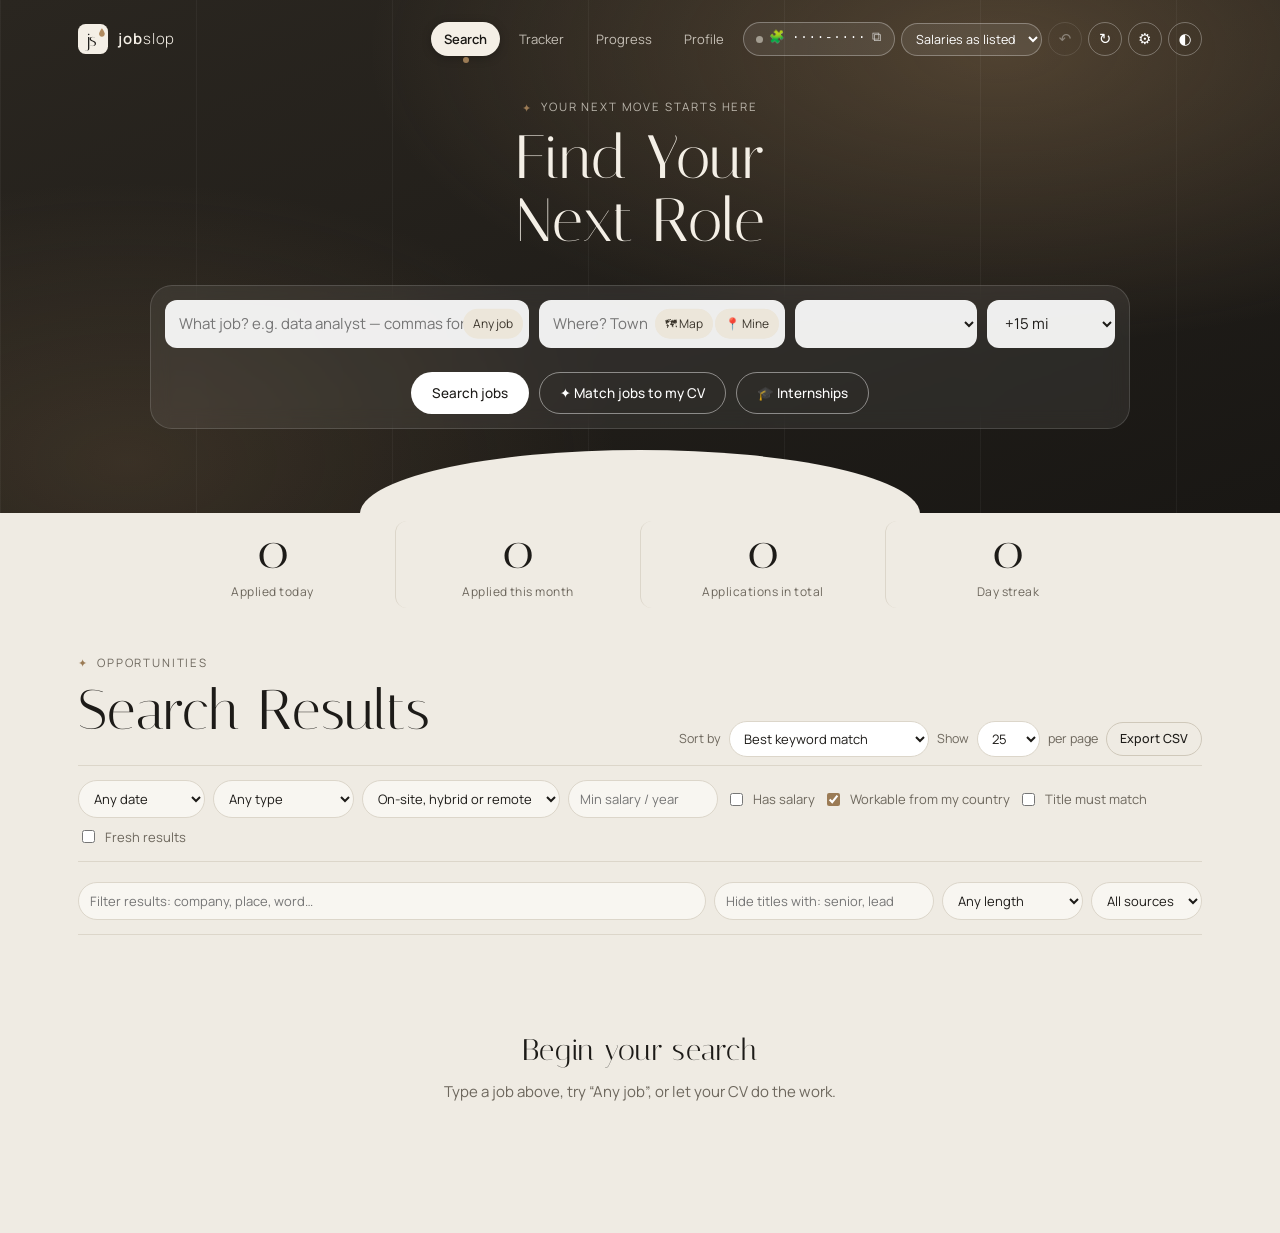
==== commit 8c47a3cc: "Boards describe themselves; one registry instead of name lists Each board is a Board (countries, key" ====
--- a/ui.html
+++ b/ui.html
@@ -946,11 +946,8 @@
   const ok=await copyText(b.dataset.copy);if(!ok)return toast("Couldn't copy — select the link manually");
   const old=b.innerHTML;b.innerHTML="✓";b.classList.add("done");setTimeout(()=>{b.innerHTML=old;b.classList.remove("done")},1400);toast("Link copied")});
 
-const BIG=["LinkedIn","Indeed","Glassdoor","ZipRecruiter"],LOCAL=["Reed","Adzuna","Jobs2Careers","USAJOBS","Jobindex","Jobbird"],
-  SPECIAL=["WorkWithIndies","ArtStation","ICAEW","ACCA"],REMOTE=["Himalayas","Jobicy","Remotive","RemoteOK","Arbeitnow"],
-  SOURCES=BIG.concat(LOCAL,SPECIAL,REMOTE);
-// boards that only cover one country
-const ONLY_IN={Reed:"GB",ZipRecruiter:"GB",Jobs2Careers:"US",USAJOBS:"US",Jobindex:"DK",Jobbird:"NL"};
+// the job boards come from the app (core + plugins): name, description, group, countries, needs_key, slow
+let BOARDS=[];
 const KEYS=["reed_key","adzuna_id","adzuna_key","apify_token","usajobs_key","usajobs_email"];
 const STAGES=["Saved","Applying","Applied","Interview","Offer","Rejected"];
 const APPLIED=["Applied","Interview","Offer","Rejected"];
@@ -1006,20 +1003,16 @@
 $("#strip").style.cursor="pointer";
 
 // ============================================================= keys & sources
-async function loadKeys(){keys=await get("/api/settings");KEYS.forEach(k=>$("#"+k).placeholder=keys[k]?"saved ("+keys[k]+") — paste to replace":"paste here");drawSources()}
+async function loadKeys(){keys=await get("/api/settings");KEYS.forEach(k=>$("#"+k).placeholder=keys[k]?"saved ("+keys[k]+") — paste to replace":"paste here");await loadBoards()}
+async function loadBoards(){BOARDS=await get("/api/boards");drawSources();
+  const f=$("#srcfilter"),was=f.value;
+  f.innerHTML='<option value="">All sources</option>'+BOARDS.map(b=>`<option>${esc(b.name)}</option>`).join("");f.value=was}
 function drawSources(){
-  const off=new Set((pref("off")||"").split(",").filter(Boolean)),cc=$("#country").value||"GB",c=countries.find(x=>x.code===cc)||{};
-  $("#srcs").innerHTML=SOURCES.map(s=>{
-    const na=(ONLY_IN[s]&&ONLY_IN[s]!==cc)||(s==="Adzuna"&&c.adzuna===false);
-    if(na)return"";                     // not for this country: hide it
-    const need=(s==="Reed"&&!keys.reed_key)||(s==="Adzuna"&&!(keys.adzuna_id&&keys.adzuna_key))||(s==="USAJOBS"&&!(keys.usajobs_key&&keys.usajobs_email));
-    const on=!off.has(s)&&!need;
-    const note=need?" · needs key":(s==="LinkedIn"&&!keys.apify_token?" · slow":"");
-    const tip={ArtStation:"Art, animation & games jobs worldwide",WorkWithIndies:"Indie games studio jobs worldwide",
-      ICAEW:"Chartered accountancy jobs (ICAEW)",ACCA:"Accounting & finance jobs (ACCA Careers)",ZipRecruiter:"ZipRecruiter UK",
-      Jobindex:"Denmark's biggest job board",Jobbird:"Dutch job board",Jobs2Careers:"Large US job search",USAJOBS:"US government jobs",
-      LinkedIn:"Public LinkedIn listings (no login)",Indeed:"Indeed, searched free with JobSpy",Glassdoor:"Glassdoor, searched free with JobSpy"}[s]||"Remote jobs board";
-    return `<label class="chip ${on?"on":"off"} ${need?"need":""}" title="${need?"Add a free key in ⚙ Settings":tip}"><input type="checkbox" class="sc" value="${s}" ${on?"checked":""} ${need?"disabled":""}><span class="dot"></span>${s}${note}</label>`}).join("");
+  const off=new Set((pref("off")||"").split(",").filter(Boolean)),cc=$("#country").value||"GB";
+  $("#srcs").innerHTML=BOARDS.map(b=>{
+    if(b.countries&&!b.countries.includes(cc))return"";     // not for this country: hide it
+    const need=b.needs_key,on=!off.has(b.name)&&!need,note=need?" · needs key":(b.slow?" · slow":"");
+    return `<label class="chip ${on?"on":"off"} ${need?"need":""}" title="${need?"Add a free key in ⚙ Settings":esc(b.description)}"><input type="checkbox" class="sc" value="${esc(b.name)}" ${on?"checked":""} ${need?"disabled":""}><span class="dot"></span>${esc(b.name)}${note}</label>`}).join("");
   $$(".sc").forEach(c=>c.onchange=()=>{c.closest(".chip").classList.toggle("on",c.checked);c.closest(".chip").classList.toggle("off",!c.checked);
     pref("off",$$(".sc").filter(x=>!x.checked&&!x.disabled).map(x=>x.value).join(","))});
 }
@@ -1029,7 +1022,6 @@
   await post("/api/settings",b);
   matchTerms=await post("/api/match_terms",{terms:matchTerms.filter(t=>(t.name||"").trim())});drawTerms();
   await loadKeys();closeModals();render();toast("Settings saved")});
-$("#srcfilter").innerHTML+=SOURCES.map(s=>`<option>${s}</option>`).join("");
 
 // ============================================================= search form
 async function loadCountries(){countries=await get("/api/countries");
